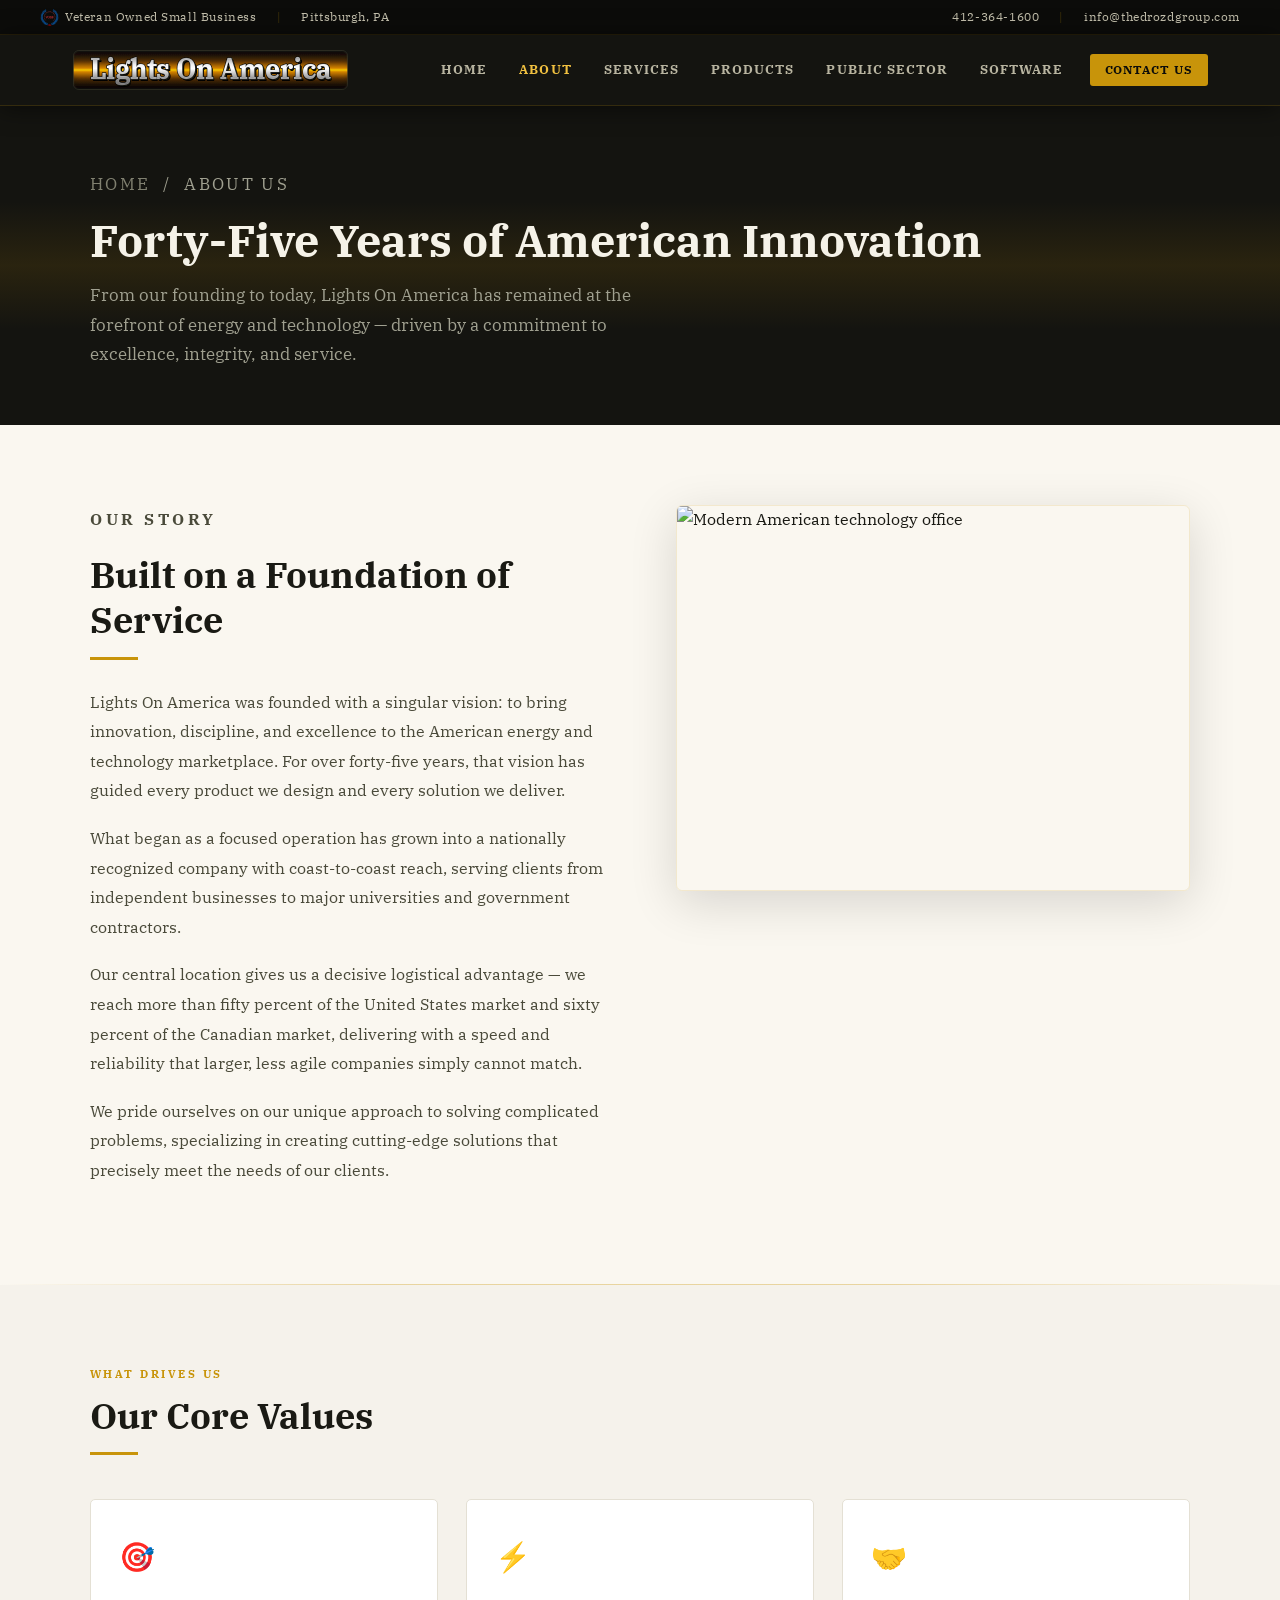
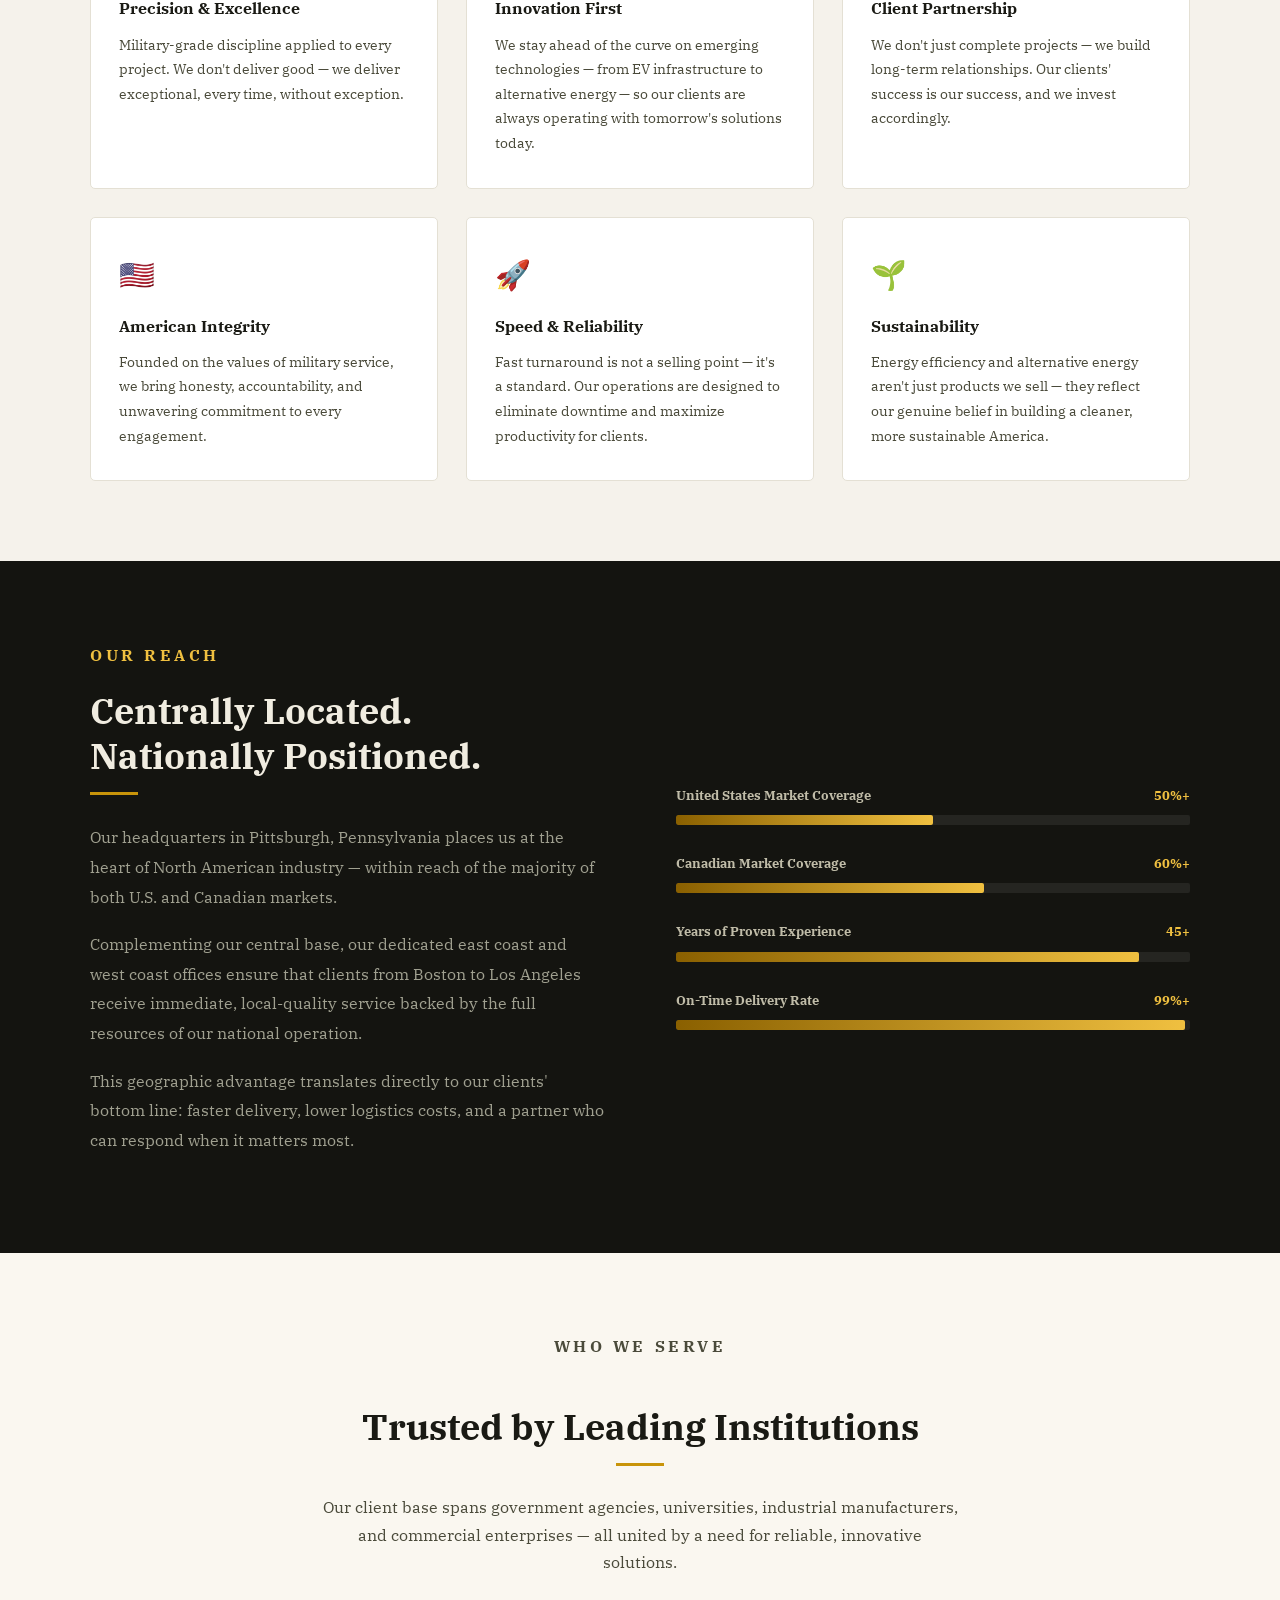
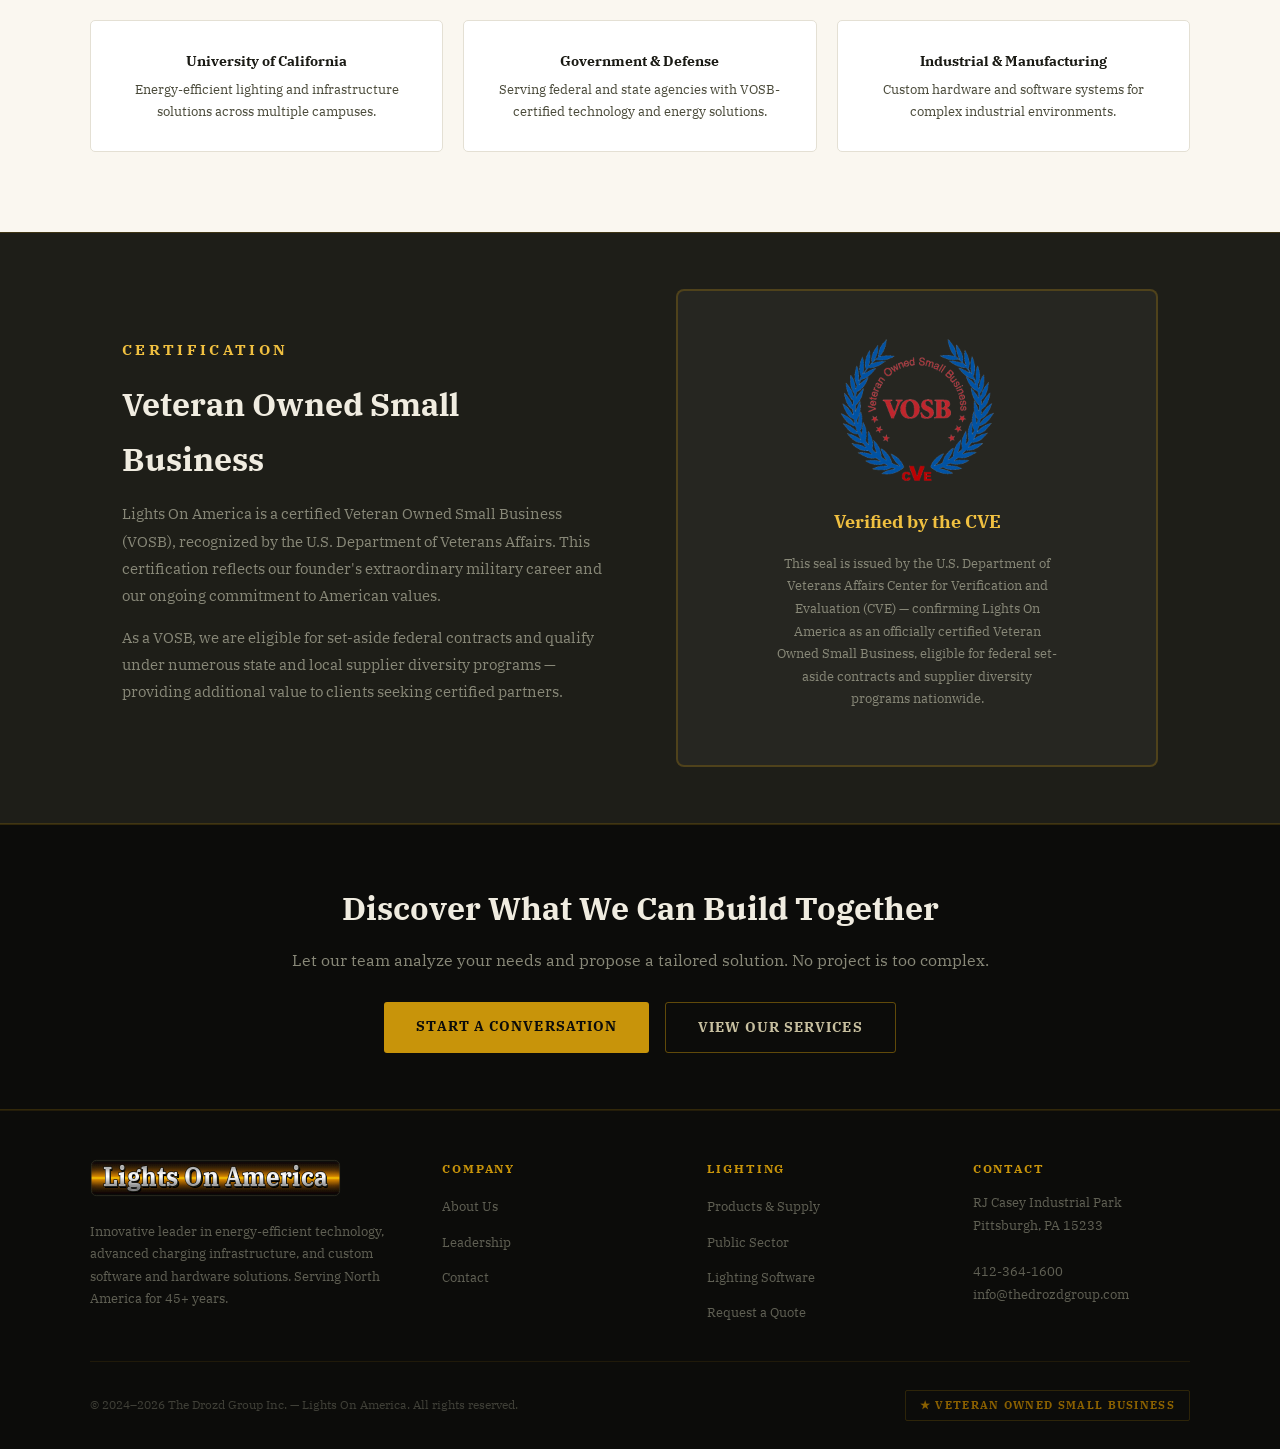
==== about.html @ 0b0dd561 "Lighten util-bar text for legibility (#888878 -> #c4c0ad) The gray util-bar text (incl. "Veteran Own" ====
<!DOCTYPE html>
<html lang="en">
<head>
  <meta charset="UTF-8"/>
  <meta name="viewport" content="width=device-width, initial-scale=1.0"/>
  <title>About Us — Lights On America</title>
  <link rel="icon" type="image/svg+xml" href="logo-icon.svg"/>
  <link href="https://fonts.googleapis.com/css2?family=IBM+Plex+Serif:ital,wght@0,300;0,400;0,600;1,300;1,400&display=swap" rel="stylesheet"/>
  <link rel="stylesheet" href="styles.css?v=8"/>
  <style>
    .story { background: var(--cream); }
    .story-grid { display: grid; grid-template-columns: 1fr 1fr; gap: 72px; align-items: start; }
    .story-text p { font-size: 1rem; color: var(--text-mid); line-height: 1.85; margin-bottom: 18px; }

    .story-image {
      border-radius: 6px;
      overflow: hidden;
      box-shadow: 0 12px 48px rgba(0,0,0,0.14);
      border: 1px solid rgba(200,148,10,0.15);
    }
    .story-image img { width: 100%; display: block; object-fit: cover; aspect-ratio: 4/3; }

    .values { background: var(--off-white); }
    .values-grid {
      display: grid;
      grid-template-columns: repeat(3, 1fr);
      gap: 28px;
      margin-top: 44px;
    }
    .value-card {
      background: white;
      border: 1px solid #e4e0d4;
      border-radius: 5px;
      padding: 32px 28px;
    }
    .value-icon { font-size: 1.8rem; margin-bottom: 14px; display: block; }
    .value-card h3 { font-size: 1rem; font-weight: 700; color: var(--text); margin-bottom: 10px; }
    .value-card p { font-size: 0.88rem; color: var(--text-mid); line-height: 1.75; }

    .market { background: var(--dark2); }
    .market-grid { display: grid; grid-template-columns: 1fr 1fr; gap: 72px; align-items: center; }
    .market-text p { font-size: 1rem; color: #a0a090; line-height: 1.85; margin-bottom: 18px; }
    .market-bars { display: flex; flex-direction: column; gap: 28px; }
    .bar-item label { display: flex; justify-content: space-between; font-size: 0.82rem; color: #c0bca8; margin-bottom: 8px; font-weight: 700; }
    .bar-item label span:last-child { color: var(--gold-light); }
    .bar-track { background: rgba(255,255,255,0.07); border-radius: 2px; height: 10px; overflow: hidden; }
    .bar-fill { height: 100%; background: linear-gradient(to right, var(--gold-dark), var(--gold-light)); border-radius: 2px; }

    .clients { background: var(--cream); }
    .clients-inner { text-align: center; }
    .clients-inner > p { font-size: 1rem; color: var(--text-mid); max-width: 640px; margin: 0 auto 44px; }
    .client-list {
      display: grid;
      grid-template-columns: repeat(3, 1fr);
      gap: 20px;
    }
    .client-item {
      border: 1px solid #e4e0d4;
      border-radius: 5px;
      padding: 28px 20px;
      background: white;
      text-align: center;
    }
    .client-item h4 { font-size: 0.9rem; font-weight: 700; color: var(--text); margin-bottom: 6px; }
    .client-item p { font-size: 0.8rem; color: var(--text-mid); }

    .vosb-band { background: var(--dark3); border-top: 1px solid rgba(200,148,10,0.2); border-bottom: 1px solid rgba(200,148,10,0.2); }
    .vosb-inner {
      max-width: 1100px; margin: 0 auto; padding: 56px 32px;
      display: grid; grid-template-columns: 1fr 1fr; gap: 72px; align-items: center;
    }
    .vosb-inner h2 { font-size: clamp(1.5rem, 2.5vw, 2rem); color: #f0ece0; margin-bottom: 14px; }
    .vosb-inner p { font-size: 0.95rem; color: #888878; line-height: 1.8; margin-bottom: 14px; }
    .vosb-badge {
      background: rgba(255,255,255,0.04);
      border: 2px solid rgba(200,148,10,0.25);
      border-radius: 8px;
      padding: 40px 36px;
      text-align: center;
      display: flex;
      flex-direction: column;
      align-items: center;
      gap: 16px;
    }
    .vosb-badge img { width: 160px; height: 160px; object-fit: contain; }
    .vosb-badge h3 { font-size: 1.1rem; color: var(--gold-light); font-weight: 700; }
    .vosb-badge p { font-size: 0.82rem; color: #888878; line-height: 1.72; max-width: 280px; }

    @media (max-width: 768px) {
      .story-grid, .market-grid, .vosb-inner { grid-template-columns: 1fr; gap: 36px; }
      .values-grid, .client-list { grid-template-columns: 1fr; }
    }
  </style>
</head>
<body>

  <div class="util-bar">
    <div class="util-inner">
      <div class="util-left">
        <span class="vosb-tooltip-wrap" >
          <img src="vosb.png" alt="VOSB" style="height:19px;width:auto;vertical-align:middle;"/>
          <span style="margin-left:6px;">Veteran Owned Small Business</span>
          <div class="vosb-popup">
            <img src="vosb.png" alt="VOSB — Veteran Owned Small Business Certified"/>
          </div>
        </span>
        <span class="util-divider">|</span>
        <span>Pittsburgh, PA</span>
      </div>
      <div class="util-right">
        <a href="tel:4123641600">412-364-1600</a>
        <span class="util-divider">|</span>
        <a href="mailto:info@thedrozdgroup.com">info@thedrozdgroup.com</a>
      </div>
    </div>
  </div>

  <header>
    <div class="header-inner">
      <a href="index.html" class="logo-wrap"><img src="logo.svg" alt="Lights On America"/></a>
      <button class="nav-toggle" aria-label="Menu" onclick="this.closest('.header-inner').classList.toggle('nav-open')"><span></span><span></span><span></span></button>
      <nav>
        <a href="index.html">Home</a>
        <a href="about.html" class="active">About</a>
        <a href="services.html">Services</a>
        <a href="products.html">Products</a>
        <a href="government.html">Public Sector</a>
        <a href="software.html">Software</a>
        <a href="contact.html" class="nav-cta">Contact Us</a>
      </nav>
    </div>
  </header>

  <div class="page-hero">
    <div class="page-hero-inner">
      <p class="breadcrumb"><a href="index.html">Home</a> &nbsp;/&nbsp; About Us</p>
      <h1>Forty-Five Years of American Innovation</h1>
      <p>From our founding to today, Lights On America has remained at the forefront of energy and technology — driven by a commitment to excellence, integrity, and service.</p>
    </div>
  </div>

  <section class="story">
    <div class="section-inner">
      <div class="story-grid">
        <div class="story-text">
          <p class="section-label">Our Story</p>
          <h2 class="section-title">Built on a Foundation of Service</h2>
          <div class="gold-rule"></div>
          <p>Lights On America was founded with a singular vision: to bring innovation, discipline, and excellence to the American energy and technology marketplace. For over forty-five years, that vision has guided every product we design and every solution we deliver.</p>
          <p>What began as a focused operation has grown into a nationally recognized company with coast-to-coast reach, serving clients from independent businesses to major universities and government contractors.</p>
          <p>Our central location gives us a decisive logistical advantage — we reach more than fifty percent of the United States market and sixty percent of the Canadian market, delivering with a speed and reliability that larger, less agile companies simply cannot match.</p>
          <p>We pride ourselves on our unique approach to solving complicated problems, specializing in creating cutting-edge solutions that precisely meet the needs of our clients.</p>
        </div>
        <div class="story-image">
          <img src="https://images.unsplash.com/photo-1497366216548-37526070297c?auto=format&fit=crop&w=800&q=80" alt="Modern American technology office"/>
        </div>
      </div>
    </div>
  </section>

  <div class="gold-divider"></div>

  <section class="values">
    <div class="section-inner">
      <p class="section-label">What Drives Us</p>
      <h2 class="section-title">Our Core Values</h2>
      <div class="gold-rule"></div>
      <div class="values-grid">
        <div class="value-card">
          <span class="value-icon">🎯</span>
          <h3>Precision & Excellence</h3>
          <p>Military-grade discipline applied to every project. We don't deliver good — we deliver exceptional, every time, without exception.</p>
        </div>
        <div class="value-card">
          <span class="value-icon">⚡</span>
          <h3>Innovation First</h3>
          <p>We stay ahead of the curve on emerging technologies — from EV infrastructure to alternative energy — so our clients are always operating with tomorrow's solutions today.</p>
        </div>
        <div class="value-card">
          <span class="value-icon">🤝</span>
          <h3>Client Partnership</h3>
          <p>We don't just complete projects — we build long-term relationships. Our clients' success is our success, and we invest accordingly.</p>
        </div>
        <div class="value-card">
          <span class="value-icon">🇺🇸</span>
          <h3>American Integrity</h3>
          <p>Founded on the values of military service, we bring honesty, accountability, and unwavering commitment to every engagement.</p>
        </div>
        <div class="value-card">
          <span class="value-icon">🚀</span>
          <h3>Speed & Reliability</h3>
          <p>Fast turnaround is not a selling point — it's a standard. Our operations are designed to eliminate downtime and maximize productivity for clients.</p>
        </div>
        <div class="value-card">
          <span class="value-icon">🌱</span>
          <h3>Sustainability</h3>
          <p>Energy efficiency and alternative energy aren't just products we sell — they reflect our genuine belief in building a cleaner, more sustainable America.</p>
        </div>
      </div>
    </div>
  </section>

  <section class="market">
    <div class="section-inner">
      <div class="market-grid">
        <div class="market-text">
          <p class="section-label" style="color:var(--gold-light)">Our Reach</p>
          <h2 class="section-title light">Centrally Located.<br/>Nationally Positioned.</h2>
          <div class="gold-rule"></div>
          <p>Our headquarters in Pittsburgh, Pennsylvania places us at the heart of North American industry — within reach of the majority of both U.S. and Canadian markets.</p>
          <p>Complementing our central base, our dedicated east coast and west coast offices ensure that clients from Boston to Los Angeles receive immediate, local-quality service backed by the full resources of our national operation.</p>
          <p>This geographic advantage translates directly to our clients' bottom line: faster delivery, lower logistics costs, and a partner who can respond when it matters most.</p>
        </div>
        <div class="market-bars">
          <div class="bar-item">
            <label><span>United States Market Coverage</span><span>50%+</span></label>
            <div class="bar-track"><div class="bar-fill" style="width:50%"></div></div>
          </div>
          <div class="bar-item">
            <label><span>Canadian Market Coverage</span><span>60%+</span></label>
            <div class="bar-track"><div class="bar-fill" style="width:60%"></div></div>
          </div>
          <div class="bar-item">
            <label><span>Years of Proven Experience</span><span>45+</span></label>
            <div class="bar-track"><div class="bar-fill" style="width:90%"></div></div>
          </div>
          <div class="bar-item">
            <label><span>On-Time Delivery Rate</span><span>99%+</span></label>
            <div class="bar-track"><div class="bar-fill" style="width:99%"></div></div>
          </div>
        </div>
      </div>
    </div>
  </section>

  <section class="clients">
    <div class="section-inner clients-inner">
      <p class="section-label" style="text-align:center">Who We Serve</p>
      <h2 class="section-title" style="text-align:center">Trusted by Leading Institutions</h2>
      <div class="gold-rule center"></div>
      <p>Our client base spans government agencies, universities, industrial manufacturers, and commercial enterprises — all united by a need for reliable, innovative solutions.</p>
      <div class="client-list">
        <div class="client-item">
          <h4>University of California</h4>
          <p>Energy-efficient lighting and infrastructure solutions across multiple campuses.</p>
        </div>
        <div class="client-item">
          <h4>Government & Defense</h4>
          <p>Serving federal and state agencies with VOSB-certified technology and energy solutions.</p>
        </div>
        <div class="client-item">
          <h4>Industrial & Manufacturing</h4>
          <p>Custom hardware and software systems for complex industrial environments.</p>
        </div>
      </div>
    </div>
  </section>

  <div class="vosb-band">
    <div class="vosb-inner">
      <div>
        <p class="section-label" style="color:var(--gold-light)">Certification</p>
        <h2>Veteran Owned Small Business</h2>
        <p>Lights On America is a certified Veteran Owned Small Business (VOSB), recognized by the U.S. Department of Veterans Affairs. This certification reflects our founder's extraordinary military career and our ongoing commitment to American values.</p>
        <p>As a VOSB, we are eligible for set-aside federal contracts and qualify under numerous state and local supplier diversity programs — providing additional value to clients seeking certified partners.</p>
      </div>
      <div class="vosb-badge">
        <img src="vosb.png" alt="VOSB — Veteran Owned Small Business CVE Certified Badge"/>
        <h3>Verified by the CVE</h3>
        <p>This seal is issued by the U.S. Department of Veterans Affairs Center for Verification and Evaluation (CVE) — confirming Lights On America as an officially certified Veteran Owned Small Business, eligible for federal set-aside contracts and supplier diversity programs nationwide.</p>
      </div>
    </div>
  </div>

  <div class="cta-band">
    <div class="section-inner">
      <h2>Discover What We Can Build Together</h2>
      <p>Let our team analyze your needs and propose a tailored solution. No project is too complex.</p>
      <div class="cta-actions">
        <a href="contact.html" class="btn-primary">Start a Conversation</a>
        <a href="services.html" class="btn-outline">View Our Services</a>
      </div>
    </div>
  </div>

  <footer>
    <div class="footer-inner">
      <div class="footer-top">
        <div>
          <img src="logo.svg" alt="Lights On America" class="footer-logo"/>
          <p class="footer-about">Innovative leader in energy-efficient technology, advanced charging infrastructure, and custom software and hardware solutions. Serving North America for 45+ years.</p>
        </div>
        <div class="footer-col">
          <h4>Company</h4>
          <ul>
            <li><a href="about.html">About Us</a></li>
            <li><a href="leadership.html">Leadership</a></li>
            <li><a href="contact.html">Contact</a></li>
          </ul>
        </div>
        <div class="footer-col">
          <h4>Lighting</h4>
          <ul>
            <li><a href="products.html">Products &amp; Supply</a></li>
            <li><a href="government.html">Public Sector</a></li>
            <li><a href="software.html">Lighting Software</a></li>
            <li><a href="products.html#quote">Request a Quote</a></li>
          </ul>
        </div>
        <div class="footer-col">
          <h4>Contact</h4>
          <address>RJ Casey Industrial Park<br/>Pittsburgh, PA 15233<br/><br/><a href="tel:4123641600">412-364-1600</a><br/><a href="mailto:info@thedrozdgroup.com">info@thedrozdgroup.com</a></address>
        </div>
      </div>
      <div class="footer-bottom">
        <span class="footer-copy">© 2024–2026 The Drozd Group Inc. — Lights On America. All rights reserved.</span>
        <span class="footer-vosb">★ Veteran Owned Small Business</span>
      </div>
    </div>
  </footer>

</body>
</html>
---- styles.css ----
*, *::before, *::after { box-sizing: border-box; margin: 0; padding: 0; }

:root {
  --gold:       #c8940a;
  --gold-light: #f0c040;
  --gold-dark:  #8a6000;
  --dark:       #0c0c0a;
  --dark2:      #141410;
  --dark3:      #1e1e18;
  --off-white:  #f5f2eb;
  --cream:      #faf7f0;
  --text:       #1a1a14;
  --text-mid:   #4a4a3a;
  --serif:      'IBM Plex Serif', 'Georgia', serif;
}

html { scroll-behavior: smooth; }

body {
  font-family: var(--serif);
  color: var(--text);
  background: var(--cream);
  line-height: 1.7;
}

/* ── UTILITY BAR ── */
.util-bar {
  background: var(--dark);
  border-bottom: 1px solid rgba(200,148,10,0.15);
  padding: 7px 32px;
}
.util-inner {
  max-width: 1200px;
  margin: 0 auto;
  display: flex;
  justify-content: space-between;
  align-items: center;
  gap: 16px;
  font-size: 0.74rem;
  color: #c4c0ad;
  letter-spacing: 0.05em;
}
.util-inner a { color: #c4c0ad; text-decoration: none; transition: color 0.2s; }
.util-inner a:hover { color: var(--gold-light); }
.util-left, .util-right { display: flex; gap: 20px; align-items: center; }
.util-divider { color: rgba(200,148,10,0.3); }

/* ── VOSB POPUP ── */
.vosb-tooltip-wrap {
  position: relative;
  display: inline-flex;
  align-items: center;
  cursor: pointer;
}
.vosb-popup {
  display: none;
  position: absolute;
  top: calc(100% + 10px);
  left: 0;
  z-index: 9999;
  background: #fff;
  border-radius: 8px;
  padding: 10px;
  box-shadow: 0 8px 40px rgba(0,0,0,0.4);
  border: 1px solid rgba(200,148,10,0.3);
  width: 208px;
}
.vosb-popup img { width: 100%; height: auto; display: block; border-radius: 4px; }
.vosb-tooltip-wrap:hover .vosb-popup { display: block; }

/* ── HEADER ── */
header {
  background: var(--dark2);
  position: sticky;
  top: 0;
  z-index: 100;
  box-shadow: 0 2px 24px rgba(0,0,0,0.55);
  border-bottom: 1px solid rgba(200,148,10,0.18);
}
.header-inner {
  max-width: 1200px;
  margin: 0 auto;
  padding: 14px 32px;
  display: flex;
  align-items: center;
  justify-content: space-between;
  gap: 24px;
}
.logo-wrap img { height: 42px; width: auto; display: block; }

nav { display: flex; gap: 4px; align-items: center; }

/* Hamburger toggle — hidden on desktop, shown on mobile */
.nav-toggle {
  display: none;
  background: none;
  border: 1px solid rgba(200,148,10,0.4);
  border-radius: 4px;
  padding: 7px 9px;
  cursor: pointer;
  flex-direction: column;
  gap: 4px;
}
.nav-toggle span {
  display: block;
  width: 22px;
  height: 2px;
  background: var(--gold-light);
  transition: transform 0.25s, opacity 0.25s;
}
nav a {
  font-family: var(--serif);
  font-size: 0.82rem;
  font-weight: 700;
  letter-spacing: 0.08em;
  text-transform: uppercase;
  color: #b8b4a0;
  text-decoration: none;
  padding: 8px 14px;
  border-radius: 3px;
  transition: color 0.2s, background 0.2s;
}
nav a:hover { color: var(--gold-light); background: rgba(200,148,10,0.07); }
nav a.active { color: var(--gold-light); }
.nav-cta {
  background: var(--gold) !important;
  color: #0c0c0a !important;
  font-size: 0.74rem !important;
  padding: 6px 15px !important;
  margin-left: 8px;
}
.nav-cta:hover { background: var(--gold-light) !important; }

/* ── PAGE HERO BANNER ── */
.page-hero {
  background: var(--dark2);
  color: white;
  padding: 64px 32px 56px;
  position: relative;
  overflow: hidden;
}
.page-hero::after {
  content: '';
  position: absolute;
  inset: 0;
  background: linear-gradient(to bottom,
    transparent 30%, rgba(200,148,10,0.12) 50%, transparent 70%);
  pointer-events: none;
}
.page-hero-inner { max-width: 1100px; margin: 0 auto; position: relative; z-index: 1; }
.breadcrumb {
  font-size: 0.72rem;
  letter-spacing: 0.14em;
  text-transform: uppercase;
  color: var(--gold);
  margin-bottom: 14px;
}
.breadcrumb a { color: #808070; text-decoration: none; }
.breadcrumb a:hover { color: var(--gold); }
.page-hero h1 {
  font-size: clamp(1.8rem, 3.5vw, 2.8rem);
  font-weight: 700;
  color: #f5f2e8;
  line-height: 1.2;
  margin-bottom: 14px;
}
.page-hero p {
  font-size: 1.05rem;
  color: #a0a090;
  max-width: 600px;
  line-height: 1.75;
}

/* ── SECTIONS ── */
section { padding: 80px 32px; }
.section-inner { max-width: 1100px; margin: 0 auto; }

.section-label {
  font-size: 0.70rem;
  letter-spacing: 0.22em;
  text-transform: uppercase;
  color: var(--gold);
  margin-bottom: 10px;
  font-weight: 700;
}
.section-title {
  font-size: clamp(1.6rem, 2.8vw, 2.3rem);
  font-weight: 700;
  color: var(--text);
  line-height: 1.25;
  margin-bottom: 14px;
}
.section-title.light { color: #f0ece0; }
.gold-rule { width: 48px; height: 3px; background: var(--gold); margin-bottom: 28px; }
.gold-rule.center { margin-left: auto; margin-right: auto; }

.gold-divider {
  width: 100%;
  height: 1px;
  background: linear-gradient(to right,
    transparent, rgba(200,148,10,0.35) 30%, rgba(200,148,10,0.35) 70%, transparent);
}

/* ── BUTTONS ── */
.btn-primary {
  background: var(--gold);
  color: #0c0c0a;
  padding: 13px 32px;
  font-family: var(--serif);
  font-size: 0.85rem;
  font-weight: 700;
  letter-spacing: 0.08em;
  text-transform: uppercase;
  text-decoration: none;
  border-radius: 3px;
  border: none;
  cursor: pointer;
  display: inline-block;
  transition: background 0.2s, transform 0.15s;
}
.btn-primary:hover { background: var(--gold-light); transform: translateY(-1px); }
.btn-outline {
  border: 1.5px solid rgba(200,148,10,0.45);
  color: #c8c0a0;
  padding: 13px 32px;
  font-family: var(--serif);
  font-size: 0.85rem;
  font-weight: 700;
  letter-spacing: 0.08em;
  text-transform: uppercase;
  text-decoration: none;
  border-radius: 3px;
  display: inline-block;
  transition: border-color 0.2s, color 0.2s;
}
.btn-outline:hover { border-color: var(--gold-light); color: var(--gold-light); }

/* ── STATS BAR ── */
.stats-bar { background: var(--dark3); border-top: 1px solid rgba(200,148,10,0.15); border-bottom: 1px solid rgba(200,148,10,0.15); }
.stats-inner {
  max-width: 1100px;
  margin: 0 auto;
  padding: 32px;
  display: grid;
  grid-template-columns: repeat(4, 1fr);
  text-align: center;
}
.stat-item { padding: 8px 16px; border-right: 1px solid rgba(200,148,10,0.12); }
.stat-item:last-child { border-right: none; }
.stat-num { font-size: 2.2rem; font-weight: 700; color: var(--gold-light); line-height: 1; margin-bottom: 6px; }
.stat-label { font-size: 0.72rem; letter-spacing: 0.1em; text-transform: uppercase; color: #707060; }

/* ── CTA BAND ── */
.cta-band {
  background: var(--dark);
  border-top: 1px solid rgba(200,148,10,0.2);
  border-bottom: 1px solid rgba(200,148,10,0.2);
  padding: 56px 32px;
  text-align: center;
}
.cta-band h2 { font-size: clamp(1.4rem, 2.5vw, 2rem); color: #f0ece0; margin-bottom: 12px; }
.cta-band p { color: #888878; margin-bottom: 28px; font-size: 0.98rem; }
.cta-actions { display: flex; gap: 16px; justify-content: center; flex-wrap: wrap; }

/* ── FOOTER ── */
footer {
  background: var(--dark);
  border-top: 1px solid rgba(200,148,10,0.12);
  padding: 48px 32px 28px;
}
.footer-inner {
  max-width: 1100px;
  margin: 0 auto;
}
.footer-top {
  display: grid;
  grid-template-columns: 1.4fr 1fr 1fr 1fr;
  gap: 48px;
  padding-bottom: 36px;
  border-bottom: 1px solid rgba(200,148,10,0.1);
  margin-bottom: 28px;
}
.footer-logo { height: 38px; margin-bottom: 16px; }
.footer-about { font-size: 0.82rem; color: #606054; line-height: 1.7; }
.footer-col h4 {
  font-size: 0.72rem;
  letter-spacing: 0.16em;
  text-transform: uppercase;
  color: var(--gold);
  font-weight: 700;
  margin-bottom: 14px;
}
.footer-col ul { list-style: none; display: flex; flex-direction: column; gap: 8px; }
.footer-col ul li a {
  font-size: 0.83rem;
  color: #606054;
  text-decoration: none;
  transition: color 0.2s;
}
.footer-col ul li a:hover { color: var(--gold-light); }
.footer-col address { font-style: normal; font-size: 0.82rem; color: #606054; line-height: 1.75; }
.footer-col address a { color: #606054; text-decoration: none; }
.footer-col address a:hover { color: var(--gold-light); }
.footer-bottom {
  display: flex;
  justify-content: space-between;
  align-items: center;
  gap: 16px;
  flex-wrap: wrap;
}
.footer-copy { font-size: 0.74rem; color: #404038; }
.footer-vosb {
  font-size: 0.68rem;
  letter-spacing: 0.12em;
  text-transform: uppercase;
  color: var(--gold-dark);
  font-weight: 700;
  border: 1px solid rgba(200,148,10,0.18);
  padding: 5px 14px;
  border-radius: 2px;
}

/* ── RESPONSIVE ── */
/* Global guard: prevent sideways scroll without breaking position:sticky.
   overflow-x:clip (unlike hidden) does NOT create a scroll container,
   so the sticky header keeps working on mobile. Applied to body only —
   never html — so html remains the sticky scroll context. */
body { overflow-x: clip; }

@media (max-width: 1024px) {
  .footer-top { grid-template-columns: 1fr 1fr; gap: 32px; }
}
@media (max-width: 768px) {
  /* Mobile util-bar: keep only the VOSB badge; drop location + phone/email */
  .util-right { display: none; }
  .util-left > .util-divider,
  .util-left > span:not(.vosb-tooltip-wrap) { display: none; }
  .util-inner { justify-content: center; }

  /* Show hamburger; nav becomes a slide-down panel */
  .nav-toggle { display: flex; }
  .header-inner { position: relative; flex-wrap: wrap; }
  nav {
    display: none;
    flex-direction: column;
    align-items: stretch;
    gap: 0;
    width: 100%;
    order: 3;
    margin-top: 12px;
    border-top: 1px solid rgba(200,148,10,0.18);
    padding-top: 8px;
  }
  .header-inner.nav-open nav { display: flex; }
  nav a {
    padding: 13px 8px;
    border-bottom: 1px solid rgba(200,148,10,0.08);
  }
  nav a:last-child { border-bottom: none; }
  .nav-cta {
    margin-left: 0 !important;
    margin-top: 8px;
    text-align: center;
    border-radius: 4px;
  }
  /* Trim oversized desktop side-padding so nothing exceeds the viewport */
  .util-bar { padding: 7px 18px; }
  .header-inner { padding: 12px 18px; gap: 12px; }
  .logo-wrap img { height: 34px; }
  .page-hero { padding: 44px 18px 40px; }
  .page-hero p { font-size: 0.98rem; }
  section { padding: 56px 18px; }
  .stats-inner { grid-template-columns: repeat(2, 1fr); }
  .stat-item { border-right: none; border-bottom: 1px solid rgba(200,148,10,0.1); padding: 14px 8px; }
  .stat-item:last-child { border-bottom: none; }
  .footer-top { grid-template-columns: 1fr; gap: 28px; }
  .footer-bottom { flex-direction: column; gap: 10px; text-align: center; }
}
@media (max-width: 480px) {
  .stats-inner { grid-template-columns: 1fr; }
  /* Util-bar shows only the centered VOSB badge */
  .util-bar { padding: 7px 14px; }
  .logo-wrap img { height: 30px; }
  .header-inner { padding: 12px 14px; }
  section { padding: 48px 16px; }
  .page-hero { padding: 36px 16px 32px; }
}
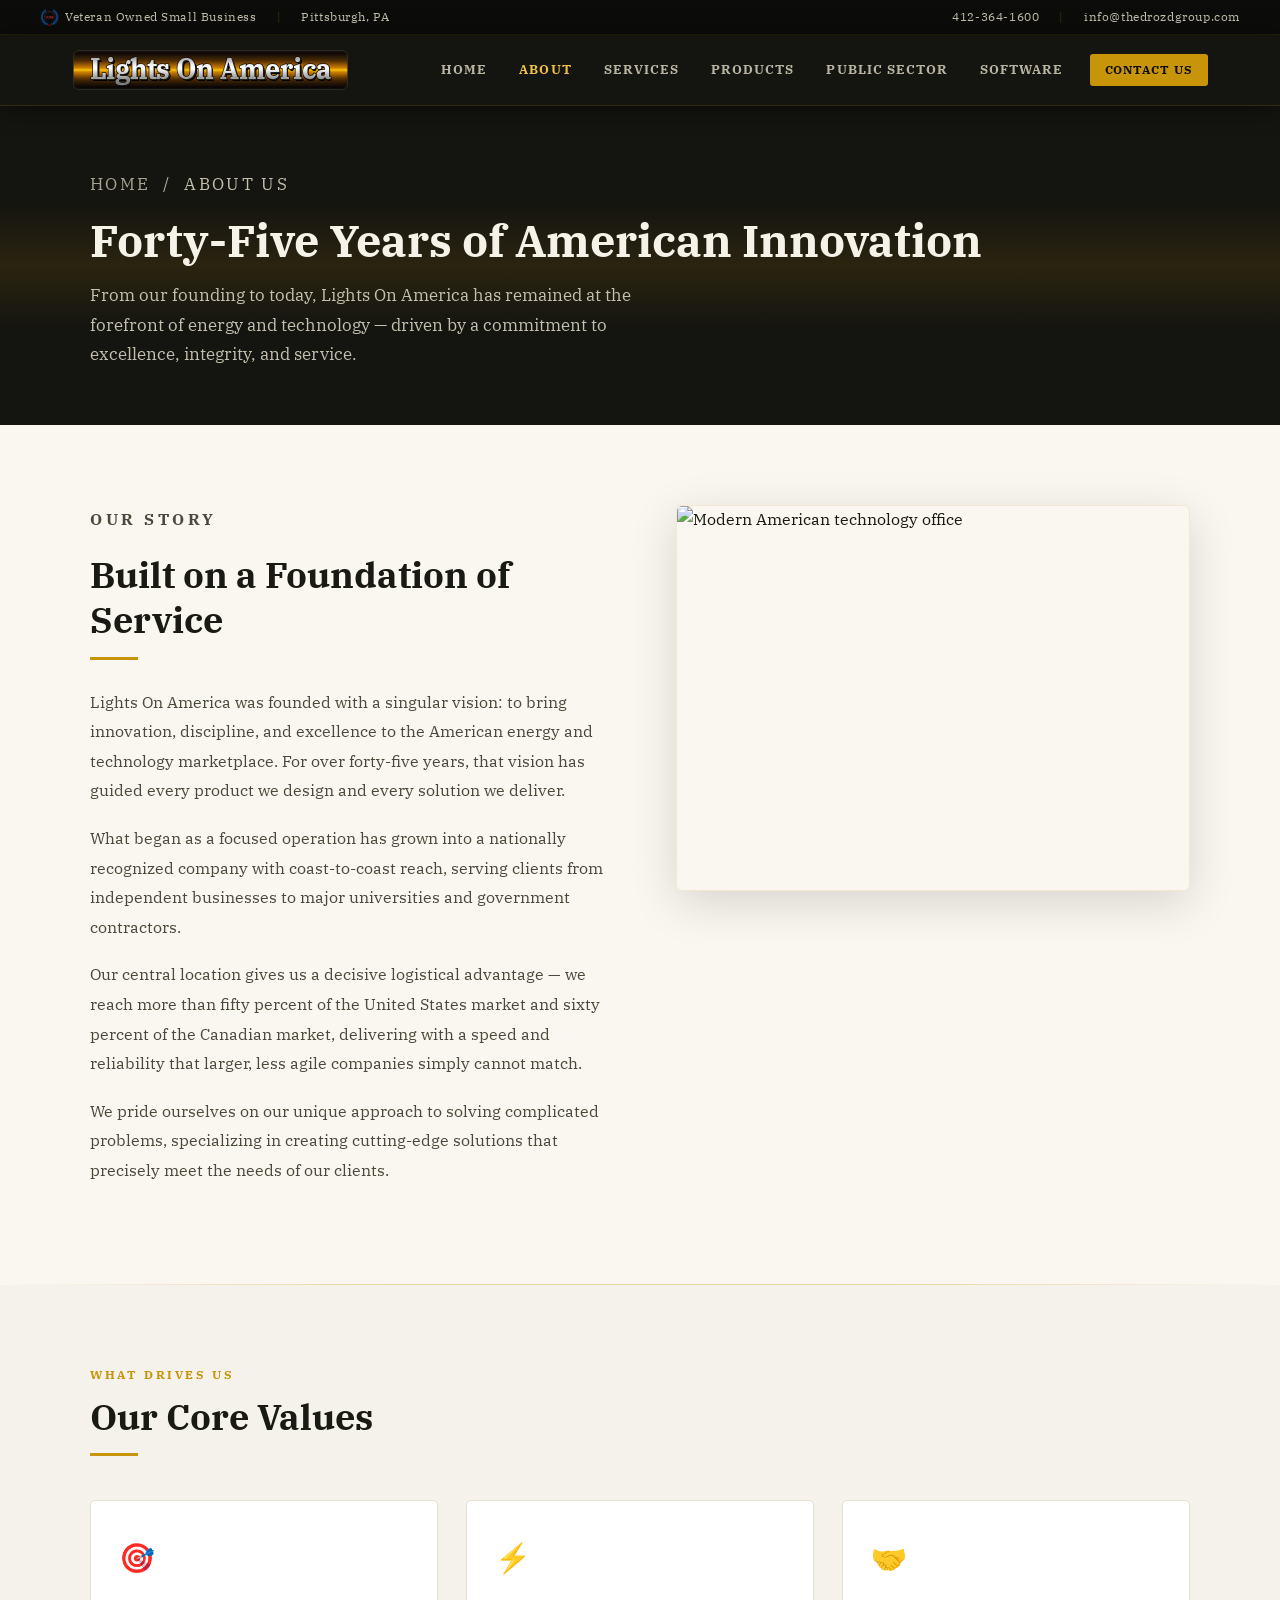
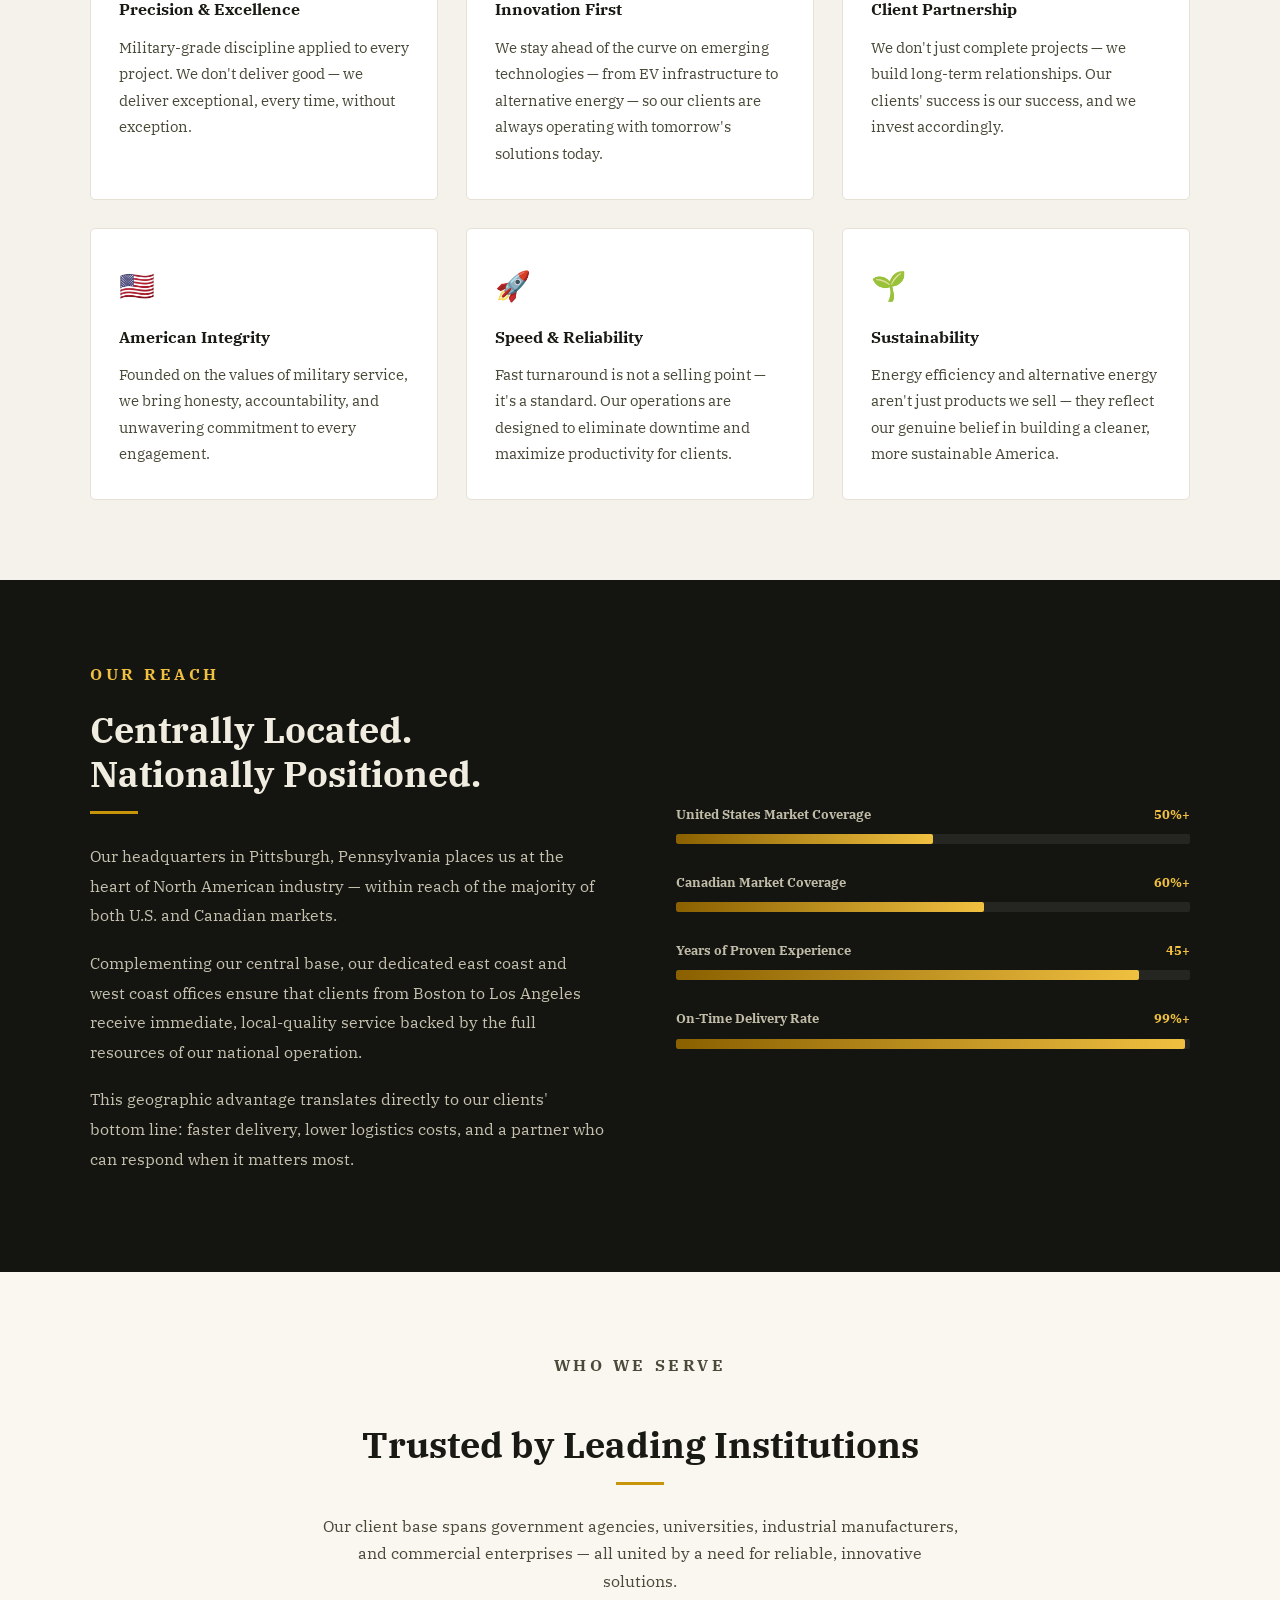
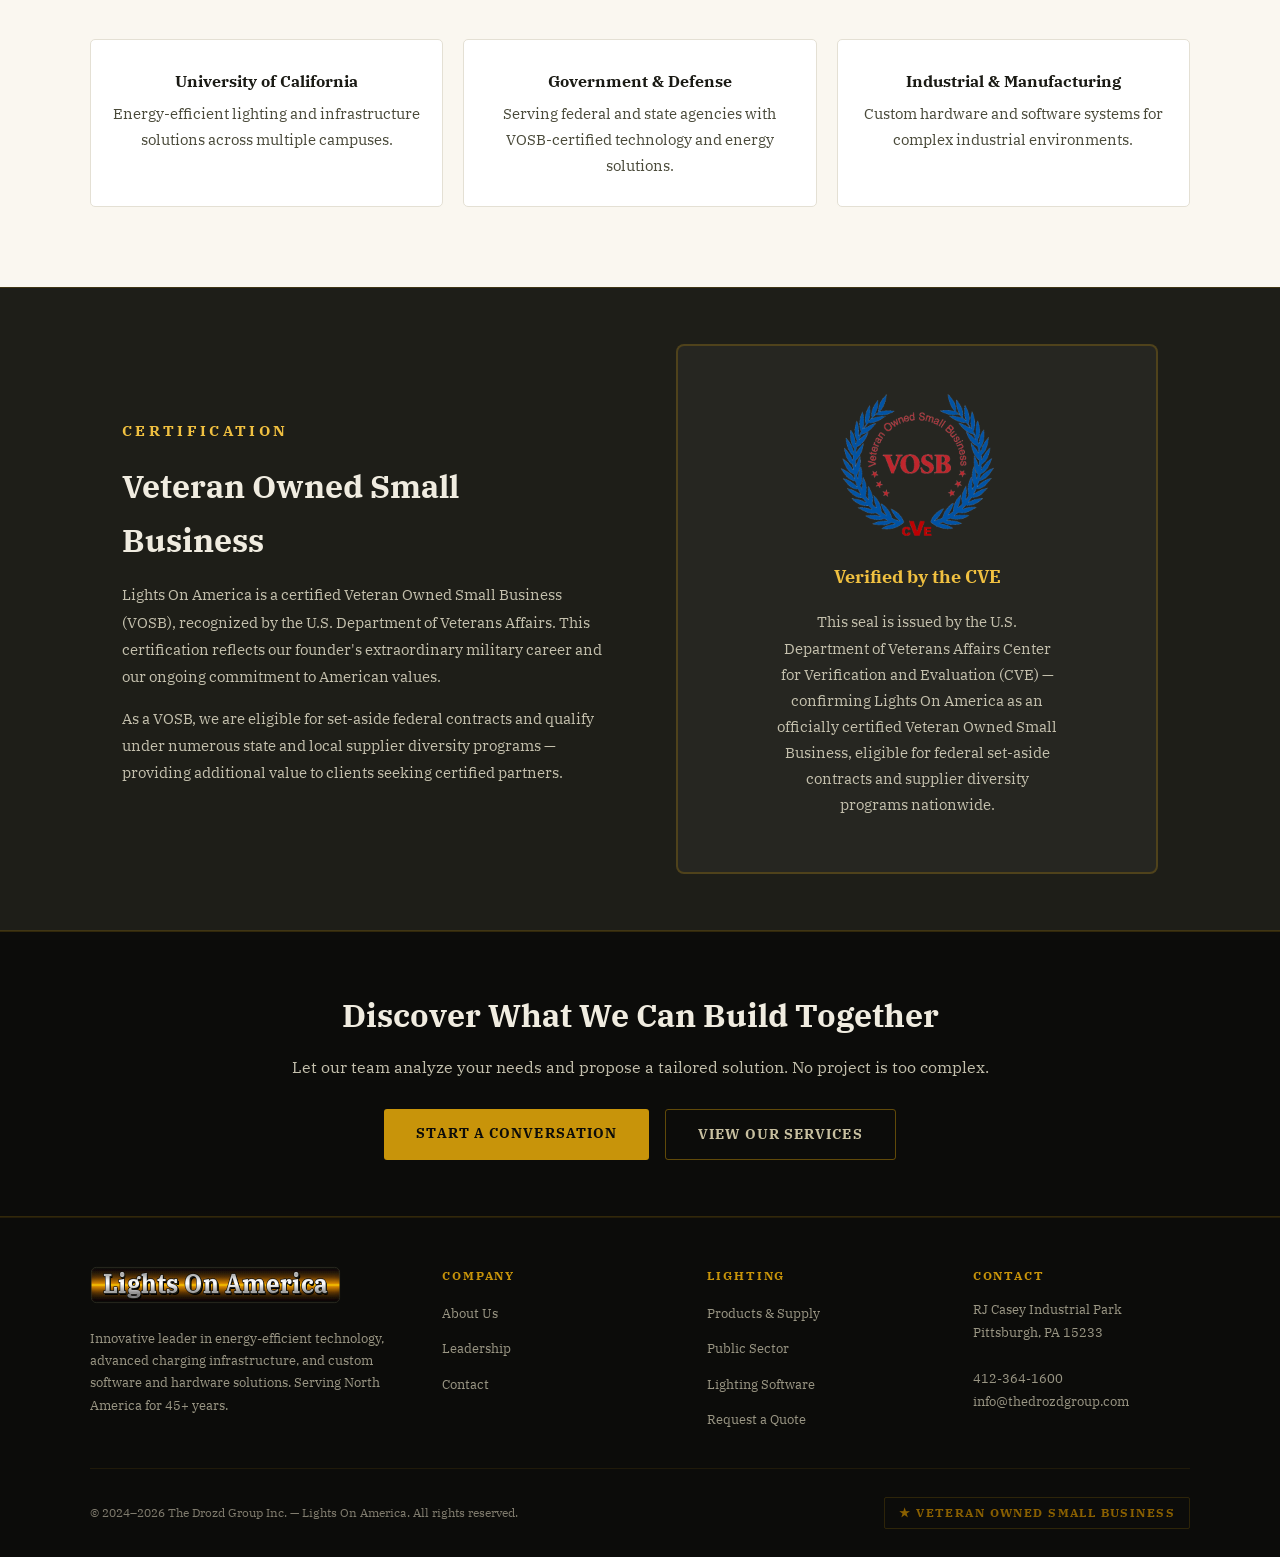
==== commit 202d3eb3: "Improve readability: contrast, smallest fonts, card text size - Increase contrast of gray text on da" ====
--- a/about.html
+++ b/about.html
@@ -6,7 +6,7 @@
   <title>About Us — Lights On America</title>
   <link rel="icon" type="image/svg+xml" href="logo-icon.svg"/>
   <link href="https://fonts.googleapis.com/css2?family=IBM+Plex+Serif:ital,wght@0,300;0,400;0,600;1,300;1,400&display=swap" rel="stylesheet"/>
-  <link rel="stylesheet" href="styles.css?v=8"/>
+  <link rel="stylesheet" href="styles.css?v=12"/>
   <style>
     .story { background: var(--cream); }
     .story-grid { display: grid; grid-template-columns: 1fr 1fr; gap: 72px; align-items: start; }
@@ -35,11 +35,11 @@
     }
     .value-icon { font-size: 1.8rem; margin-bottom: 14px; display: block; }
     .value-card h3 { font-size: 1rem; font-weight: 700; color: var(--text); margin-bottom: 10px; }
-    .value-card p { font-size: 0.88rem; color: var(--text-mid); line-height: 1.75; }
+    .value-card p { font-size: 0.95rem; color: var(--text-mid); line-height: 1.75; }
 
     .market { background: var(--dark2); }
     .market-grid { display: grid; grid-template-columns: 1fr 1fr; gap: 72px; align-items: center; }
-    .market-text p { font-size: 1rem; color: #a0a090; line-height: 1.85; margin-bottom: 18px; }
+    .market-text p { font-size: 1rem; color: #c4c0ad; line-height: 1.85; margin-bottom: 18px; }
     .market-bars { display: flex; flex-direction: column; gap: 28px; }
     .bar-item label { display: flex; justify-content: space-between; font-size: 0.82rem; color: #c0bca8; margin-bottom: 8px; font-weight: 700; }
     .bar-item label span:last-child { color: var(--gold-light); }
@@ -61,8 +61,8 @@
       background: white;
       text-align: center;
     }
-    .client-item h4 { font-size: 0.9rem; font-weight: 700; color: var(--text); margin-bottom: 6px; }
-    .client-item p { font-size: 0.8rem; color: var(--text-mid); }
+    .client-item h4 { font-size: 1rem; font-weight: 700; color: var(--text); margin-bottom: 6px; }
+    .client-item p { font-size: 0.95rem; color: var(--text-mid); }
 
     .vosb-band { background: var(--dark3); border-top: 1px solid rgba(200,148,10,0.2); border-bottom: 1px solid rgba(200,148,10,0.2); }
     .vosb-inner {
@@ -70,7 +70,7 @@
       display: grid; grid-template-columns: 1fr 1fr; gap: 72px; align-items: center;
     }
     .vosb-inner h2 { font-size: clamp(1.5rem, 2.5vw, 2rem); color: #f0ece0; margin-bottom: 14px; }
-    .vosb-inner p { font-size: 0.95rem; color: #888878; line-height: 1.8; margin-bottom: 14px; }
+    .vosb-inner p { font-size: 0.95rem; color: #c4c0ad; line-height: 1.8; margin-bottom: 14px; }
     .vosb-badge {
       background: rgba(255,255,255,0.04);
       border: 2px solid rgba(200,148,10,0.25);
@@ -84,7 +84,7 @@
     }
     .vosb-badge img { width: 160px; height: 160px; object-fit: contain; }
     .vosb-badge h3 { font-size: 1.1rem; color: var(--gold-light); font-weight: 700; }
-    .vosb-badge p { font-size: 0.82rem; color: #888878; line-height: 1.72; max-width: 280px; }
+    .vosb-badge p { font-size: 0.95rem; color: #c4c0ad; line-height: 1.72; max-width: 280px; }
 
     @media (max-width: 768px) {
       .story-grid, .market-grid, .vosb-inner { grid-template-columns: 1fr; gap: 36px; }
--- a/styles.css
+++ b/styles.css
@@ -155,7 +155,7 @@
   color: var(--gold);
   margin-bottom: 14px;
 }
-.breadcrumb a { color: #808070; text-decoration: none; }
+.breadcrumb a { color: #a8a290; text-decoration: none; }
 .breadcrumb a:hover { color: var(--gold); }
 .page-hero h1 {
   font-size: clamp(1.8rem, 3.5vw, 2.8rem);
@@ -166,7 +166,7 @@
 }
 .page-hero p {
   font-size: 1.05rem;
-  color: #a0a090;
+  color: #c4c0ad;
   max-width: 600px;
   line-height: 1.75;
 }
@@ -176,7 +176,7 @@
 .section-inner { max-width: 1100px; margin: 0 auto; }
 
 .section-label {
-  font-size: 0.70rem;
+  font-size: 0.74rem;
   letter-spacing: 0.22em;
   text-transform: uppercase;
   color: var(--gold);
@@ -248,7 +248,7 @@
 .stat-item { padding: 8px 16px; border-right: 1px solid rgba(200,148,10,0.12); }
 .stat-item:last-child { border-right: none; }
 .stat-num { font-size: 2.2rem; font-weight: 700; color: var(--gold-light); line-height: 1; margin-bottom: 6px; }
-.stat-label { font-size: 0.72rem; letter-spacing: 0.1em; text-transform: uppercase; color: #707060; }
+.stat-label { font-size: 0.72rem; letter-spacing: 0.1em; text-transform: uppercase; color: #a8a290; }
 
 /* ── CTA BAND ── */
 .cta-band {
@@ -259,7 +259,7 @@
   text-align: center;
 }
 .cta-band h2 { font-size: clamp(1.4rem, 2.5vw, 2rem); color: #f0ece0; margin-bottom: 12px; }
-.cta-band p { color: #888878; margin-bottom: 28px; font-size: 0.98rem; }
+.cta-band p { color: #c4c0ad; margin-bottom: 28px; font-size: 0.98rem; }
 .cta-actions { display: flex; gap: 16px; justify-content: center; flex-wrap: wrap; }
 
 /* ── FOOTER ── */
@@ -281,7 +281,7 @@
   margin-bottom: 28px;
 }
 .footer-logo { height: 38px; margin-bottom: 16px; }
-.footer-about { font-size: 0.82rem; color: #606054; line-height: 1.7; }
+.footer-about { font-size: 0.82rem; color: #9a9684; line-height: 1.7; }
 .footer-col h4 {
   font-size: 0.72rem;
   letter-spacing: 0.16em;
@@ -293,13 +293,13 @@
 .footer-col ul { list-style: none; display: flex; flex-direction: column; gap: 8px; }
 .footer-col ul li a {
   font-size: 0.83rem;
-  color: #606054;
+  color: #9a9684;
   text-decoration: none;
   transition: color 0.2s;
 }
 .footer-col ul li a:hover { color: var(--gold-light); }
-.footer-col address { font-style: normal; font-size: 0.82rem; color: #606054; line-height: 1.75; }
-.footer-col address a { color: #606054; text-decoration: none; }
+.footer-col address { font-style: normal; font-size: 0.82rem; color: #9a9684; line-height: 1.75; }
+.footer-col address a { color: #9a9684; text-decoration: none; }
 .footer-col address a:hover { color: var(--gold-light); }
 .footer-bottom {
   display: flex;
@@ -308,9 +308,9 @@
   gap: 16px;
   flex-wrap: wrap;
 }
-.footer-copy { font-size: 0.74rem; color: #404038; }
+.footer-copy { font-size: 0.74rem; color: #807c6e; }
 .footer-vosb {
-  font-size: 0.68rem;
+  font-size: 0.74rem;
   letter-spacing: 0.12em;
   text-transform: uppercase;
   color: var(--gold-dark);
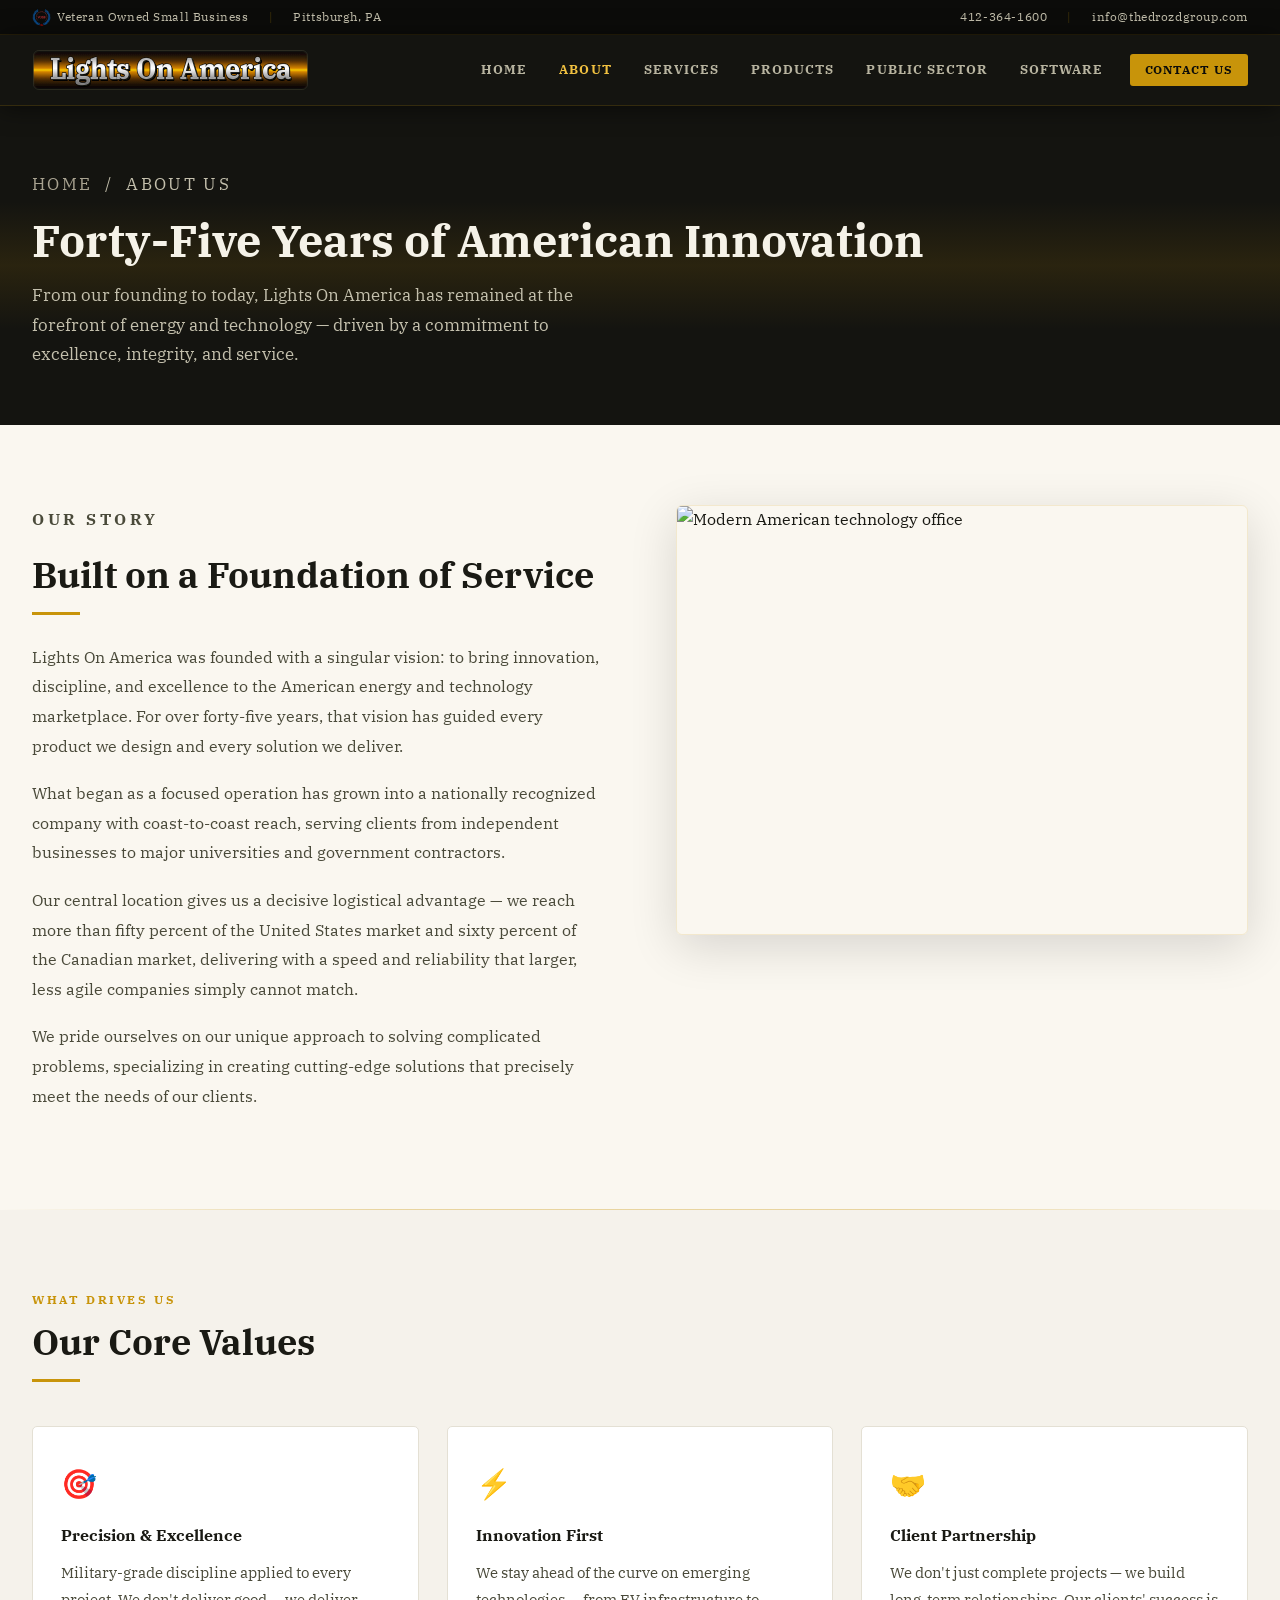
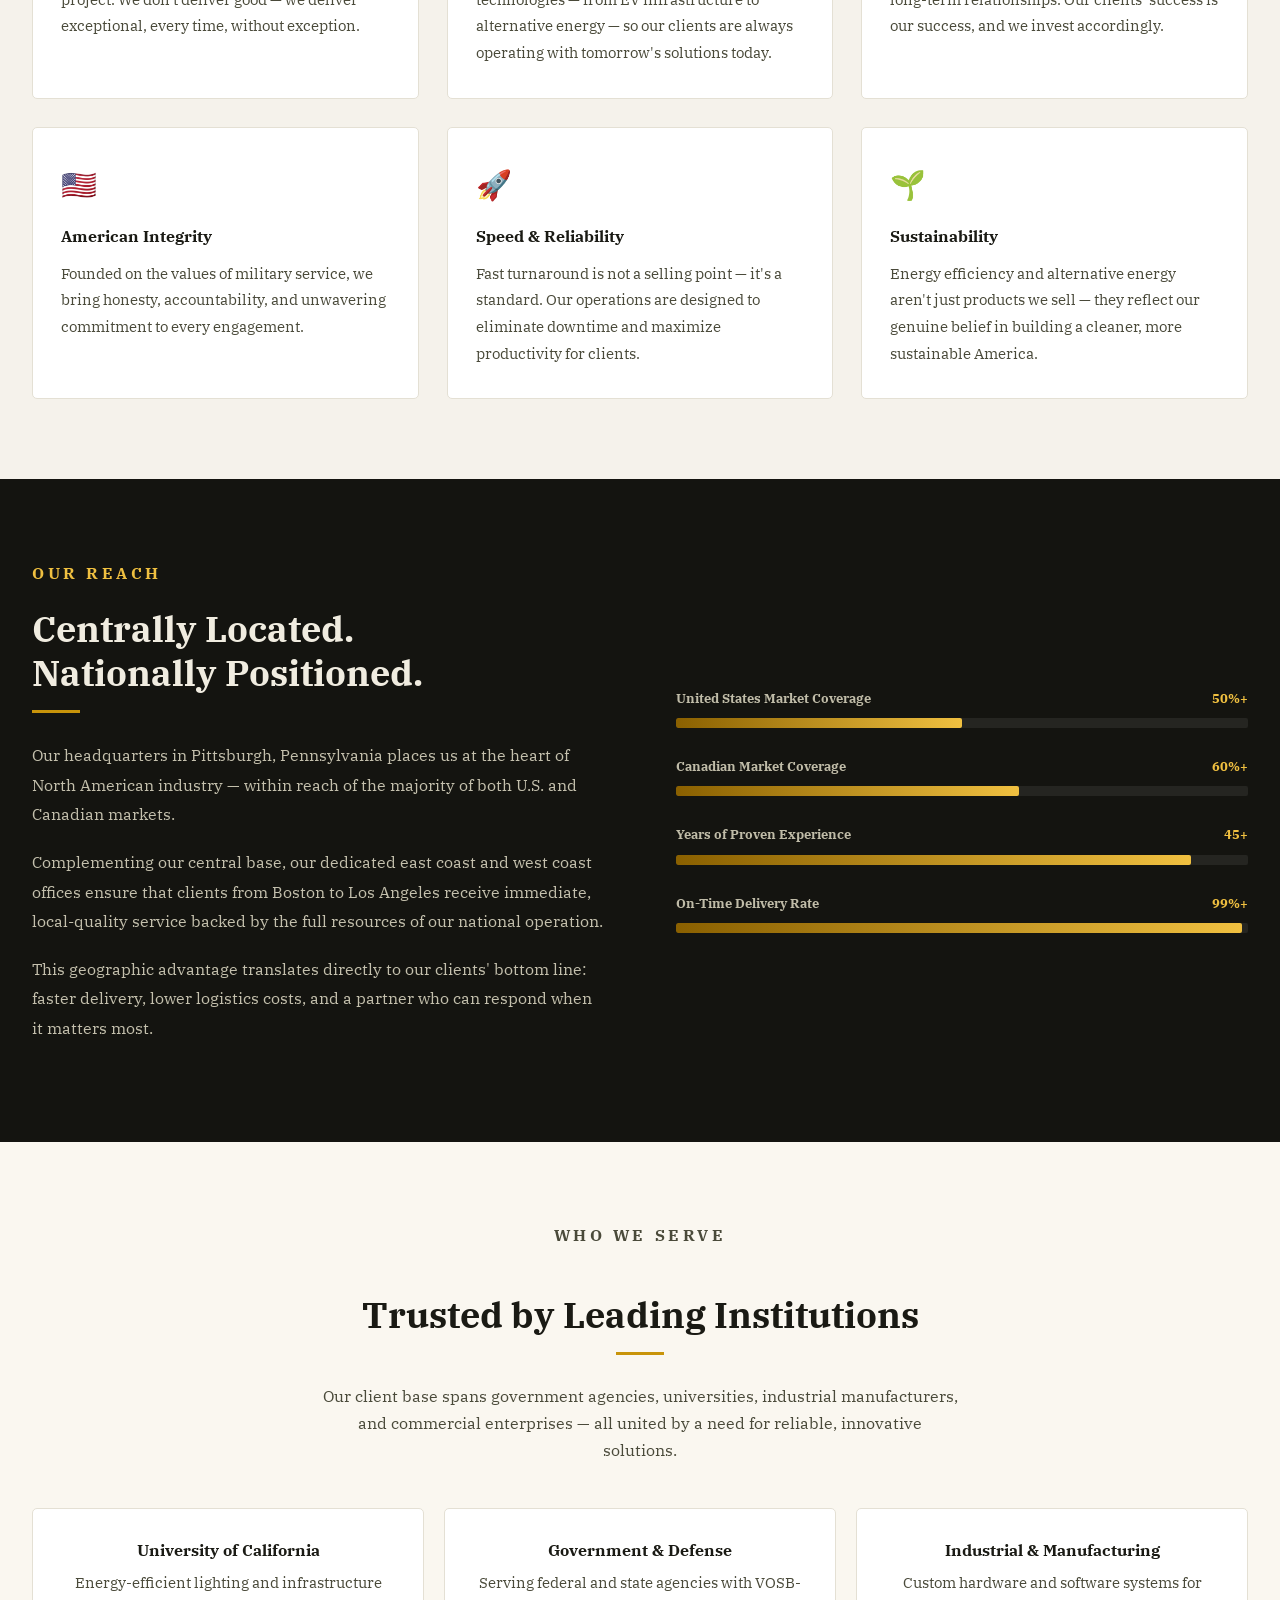
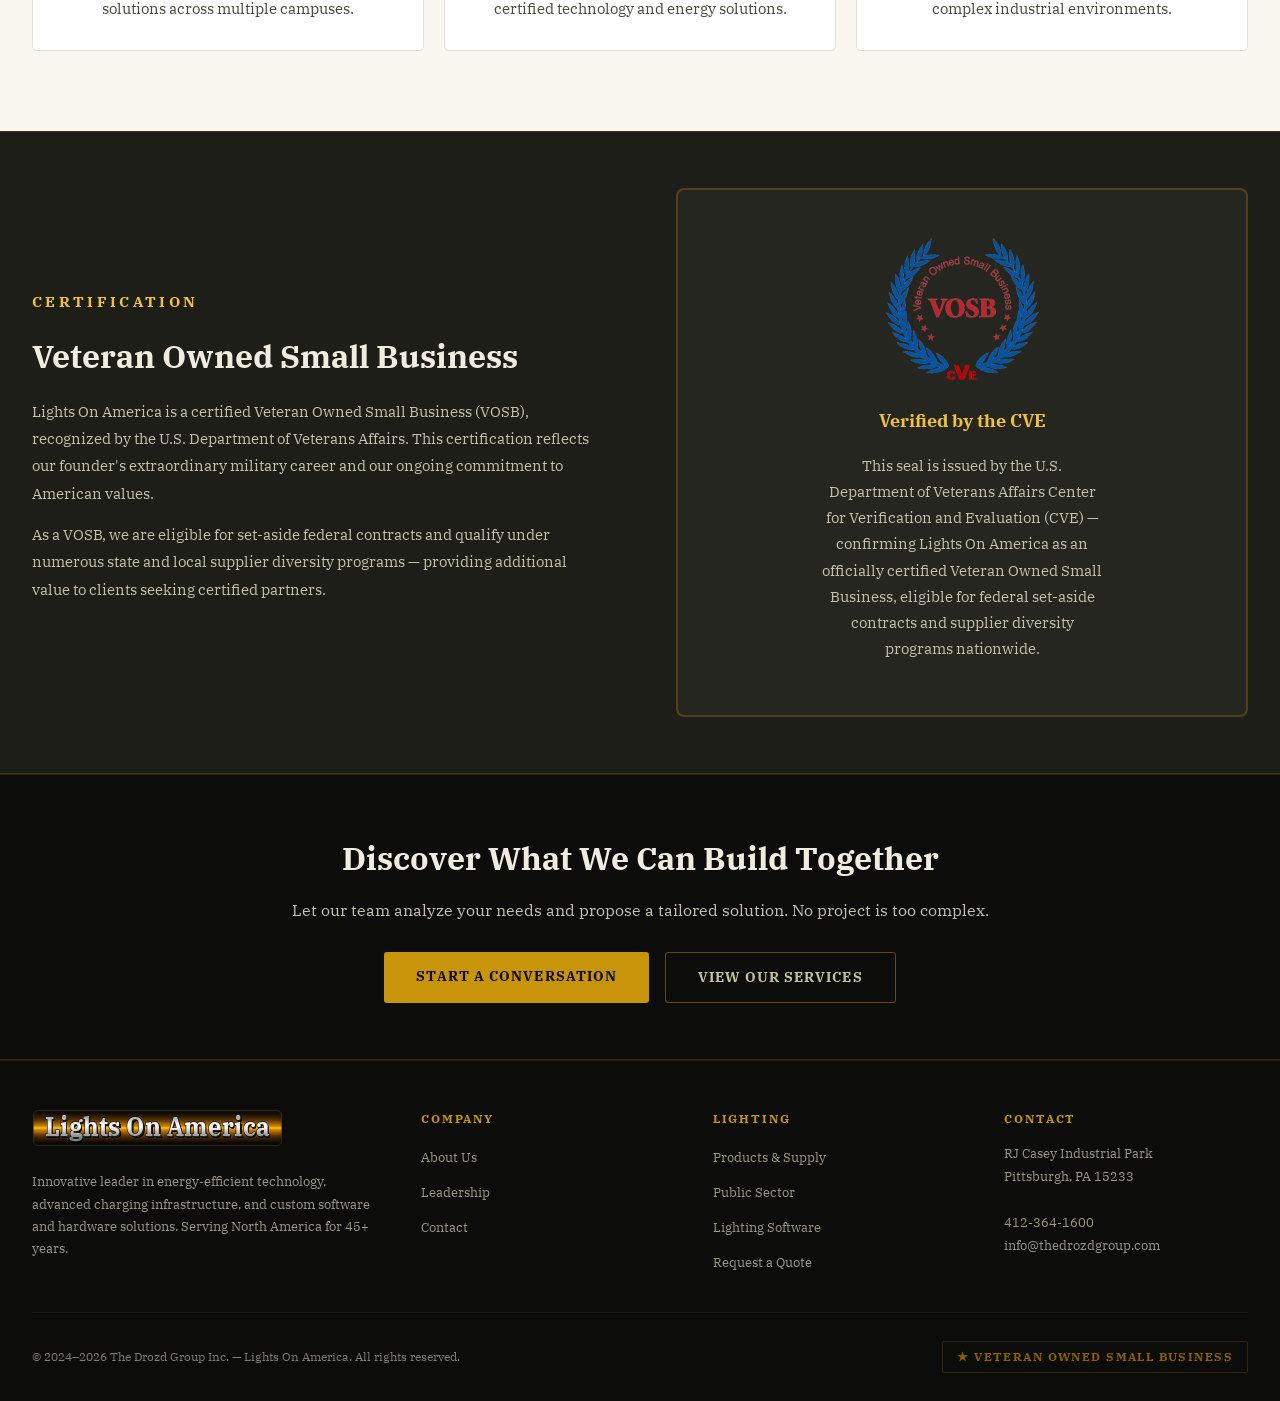
==== commit 1034769b: "Widen content layout 1100/1200px -> 1280px Fills wide screens better (modern web-standard width) whi" ====
--- a/about.html
+++ b/about.html
@@ -6,7 +6,7 @@
   <title>About Us — Lights On America</title>
   <link rel="icon" type="image/svg+xml" href="logo-icon.svg"/>
   <link href="https://fonts.googleapis.com/css2?family=IBM+Plex+Serif:ital,wght@0,300;0,400;0,600;1,300;1,400&display=swap" rel="stylesheet"/>
-  <link rel="stylesheet" href="styles.css?v=12"/>
+  <link rel="stylesheet" href="styles.css?v=13"/>
   <style>
     .story { background: var(--cream); }
     .story-grid { display: grid; grid-template-columns: 1fr 1fr; gap: 72px; align-items: start; }
@@ -66,7 +66,7 @@
 
     .vosb-band { background: var(--dark3); border-top: 1px solid rgba(200,148,10,0.2); border-bottom: 1px solid rgba(200,148,10,0.2); }
     .vosb-inner {
-      max-width: 1100px; margin: 0 auto; padding: 56px 32px;
+      max-width: 1280px; margin: 0 auto; padding: 56px 32px;
       display: grid; grid-template-columns: 1fr 1fr; gap: 72px; align-items: center;
     }
     .vosb-inner h2 { font-size: clamp(1.5rem, 2.5vw, 2rem); color: #f0ece0; margin-bottom: 14px; }
--- a/styles.css
+++ b/styles.css
@@ -30,7 +30,7 @@
   padding: 7px 32px;
 }
 .util-inner {
-  max-width: 1200px;
+  max-width: 1280px;
   margin: 0 auto;
   display: flex;
   justify-content: space-between;
@@ -78,7 +78,7 @@
   border-bottom: 1px solid rgba(200,148,10,0.18);
 }
 .header-inner {
-  max-width: 1200px;
+  max-width: 1280px;
   margin: 0 auto;
   padding: 14px 32px;
   display: flex;
@@ -147,7 +147,7 @@
     transparent 30%, rgba(200,148,10,0.12) 50%, transparent 70%);
   pointer-events: none;
 }
-.page-hero-inner { max-width: 1100px; margin: 0 auto; position: relative; z-index: 1; }
+.page-hero-inner { max-width: 1280px; margin: 0 auto; position: relative; z-index: 1; }
 .breadcrumb {
   font-size: 0.72rem;
   letter-spacing: 0.14em;
@@ -173,7 +173,7 @@
 
 /* ── SECTIONS ── */
 section { padding: 80px 32px; }
-.section-inner { max-width: 1100px; margin: 0 auto; }
+.section-inner { max-width: 1280px; margin: 0 auto; }
 
 .section-label {
   font-size: 0.74rem;
@@ -238,7 +238,7 @@
 /* ── STATS BAR ── */
 .stats-bar { background: var(--dark3); border-top: 1px solid rgba(200,148,10,0.15); border-bottom: 1px solid rgba(200,148,10,0.15); }
 .stats-inner {
-  max-width: 1100px;
+  max-width: 1280px;
   margin: 0 auto;
   padding: 32px;
   display: grid;
@@ -269,7 +269,7 @@
   padding: 48px 32px 28px;
 }
 .footer-inner {
-  max-width: 1100px;
+  max-width: 1280px;
   margin: 0 auto;
 }
 .footer-top {
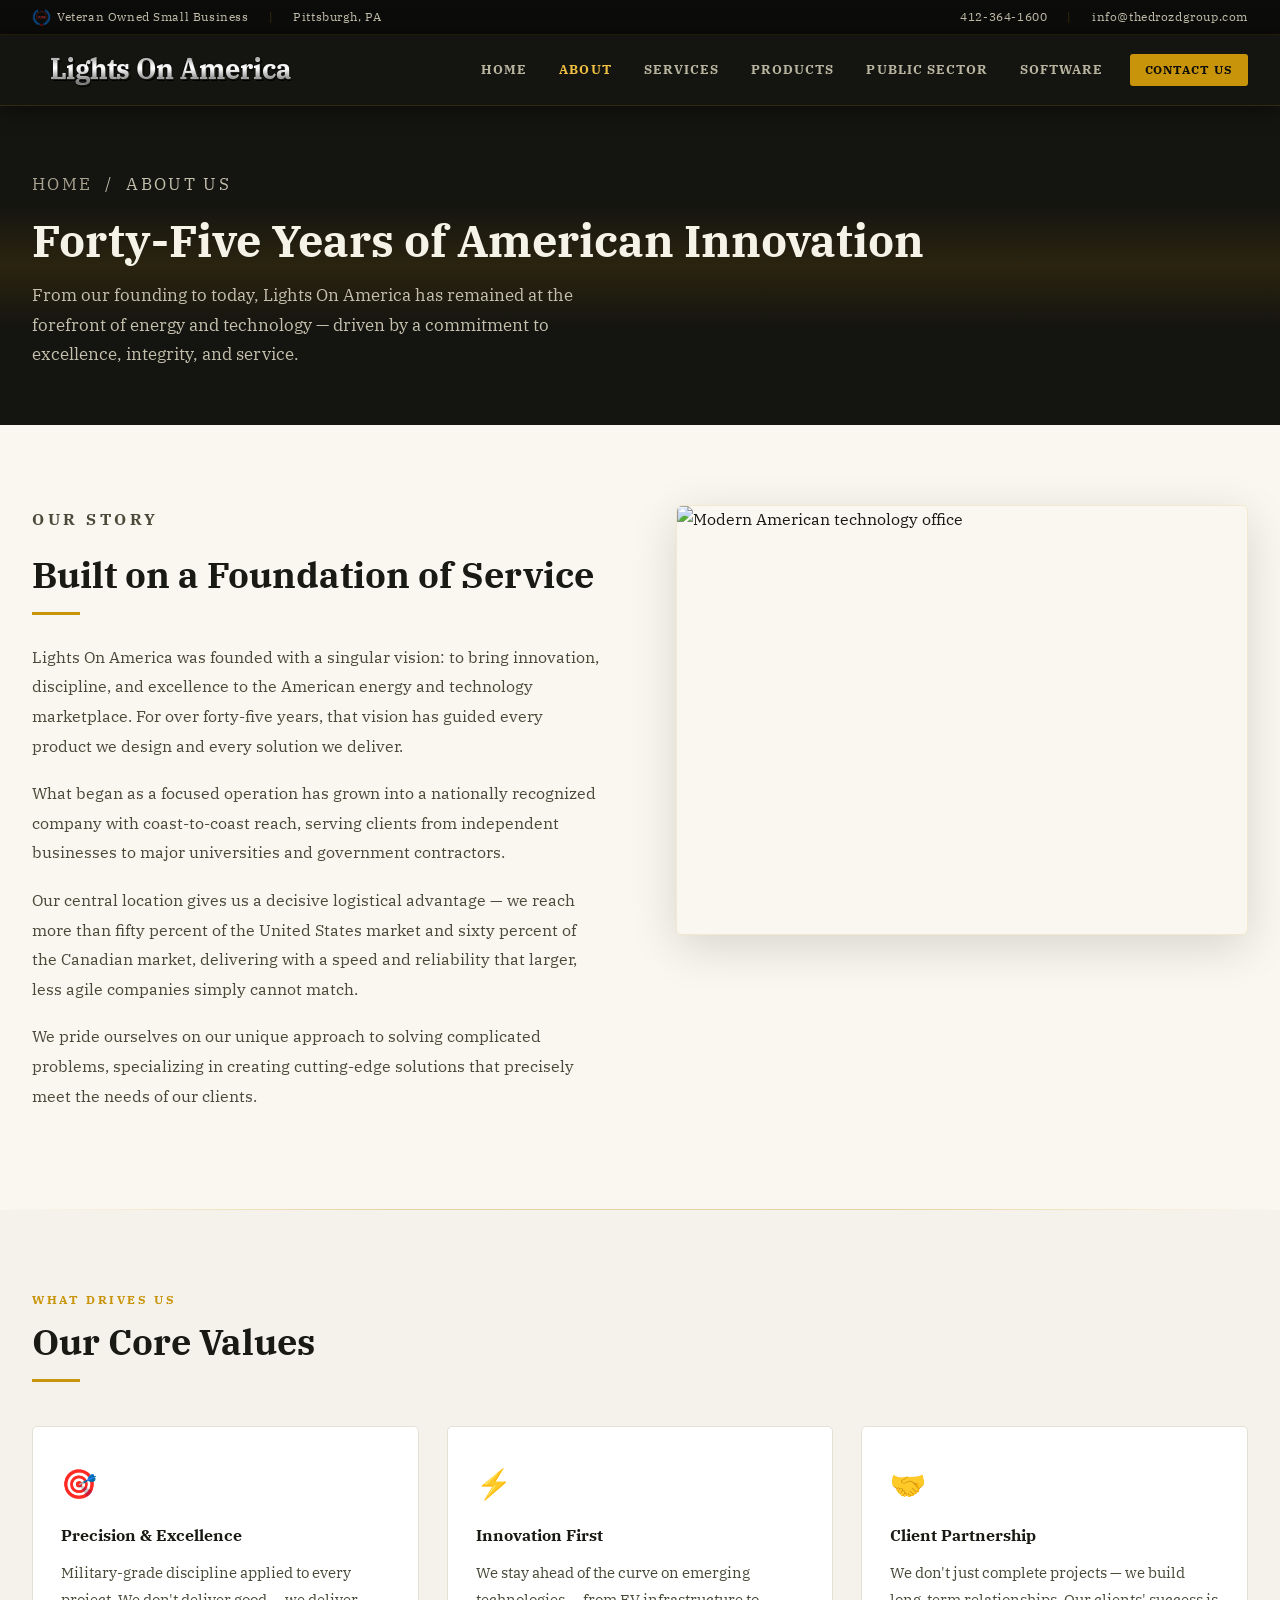
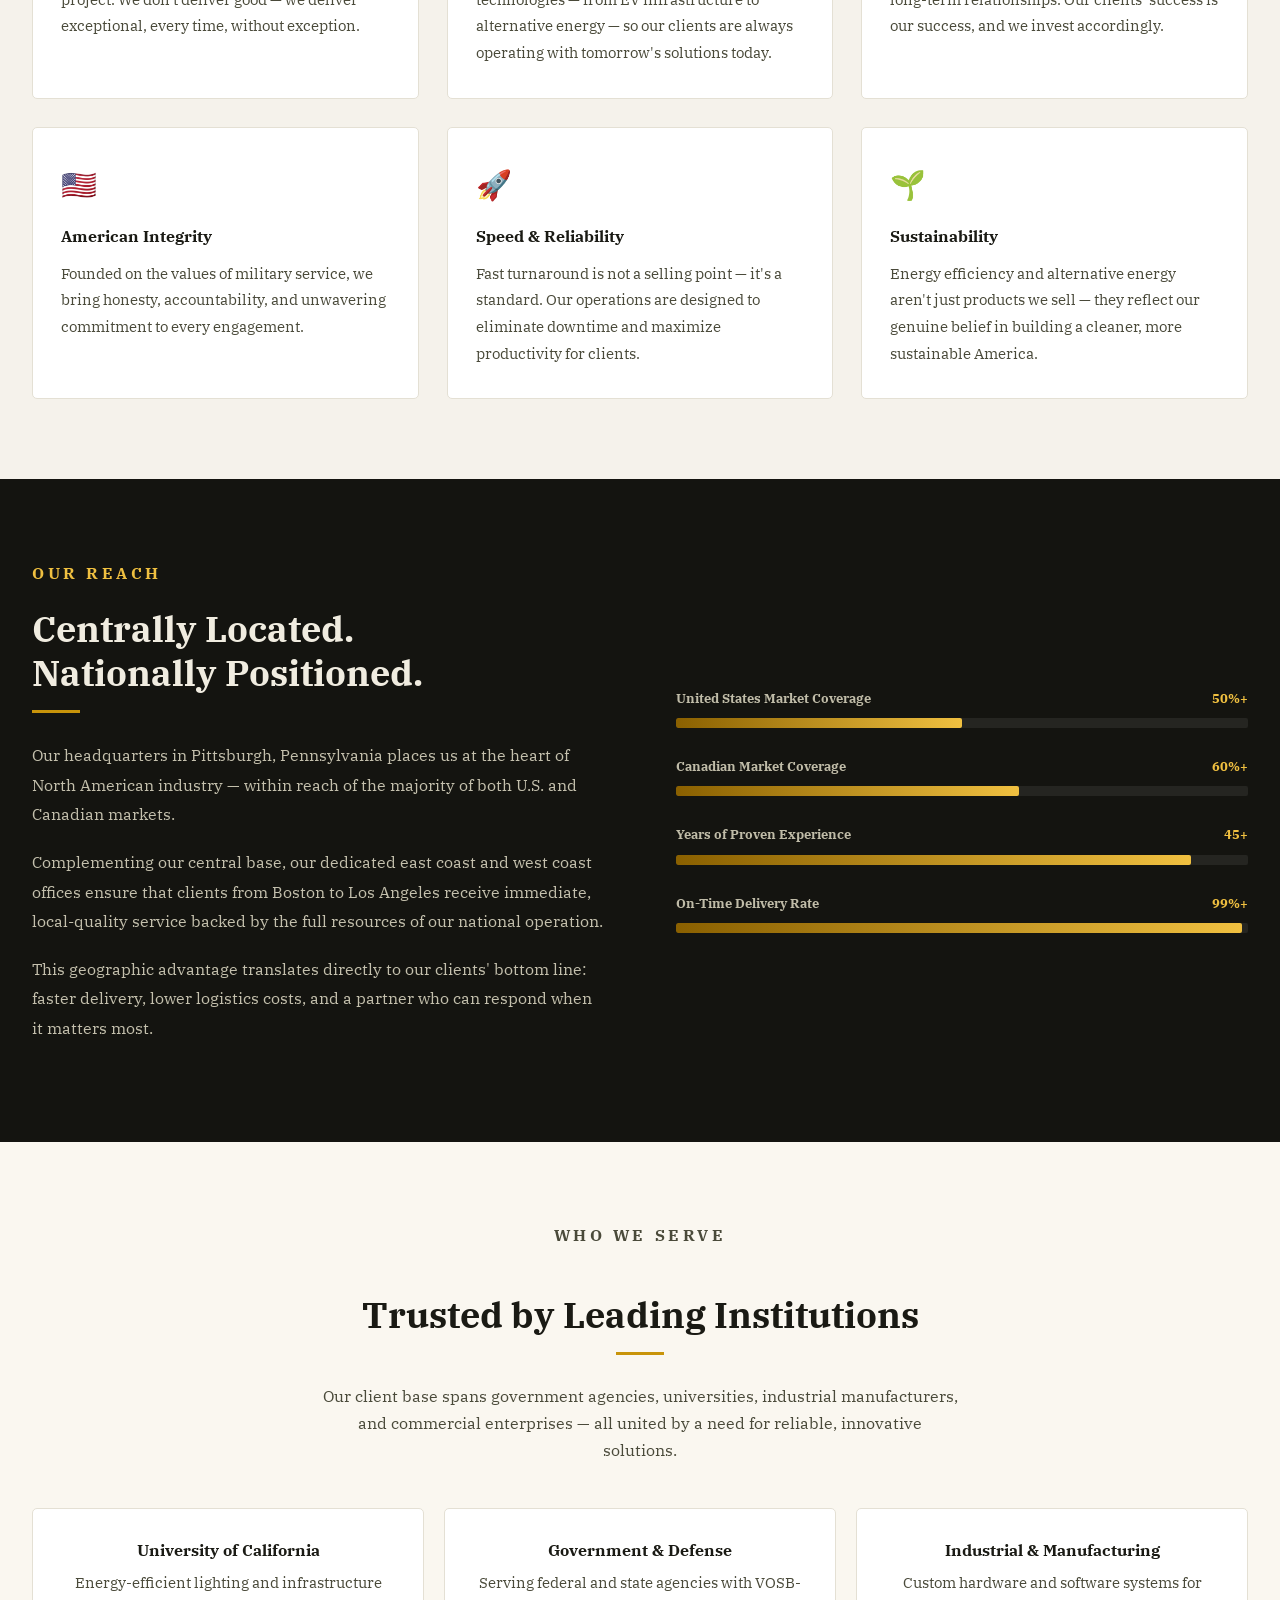
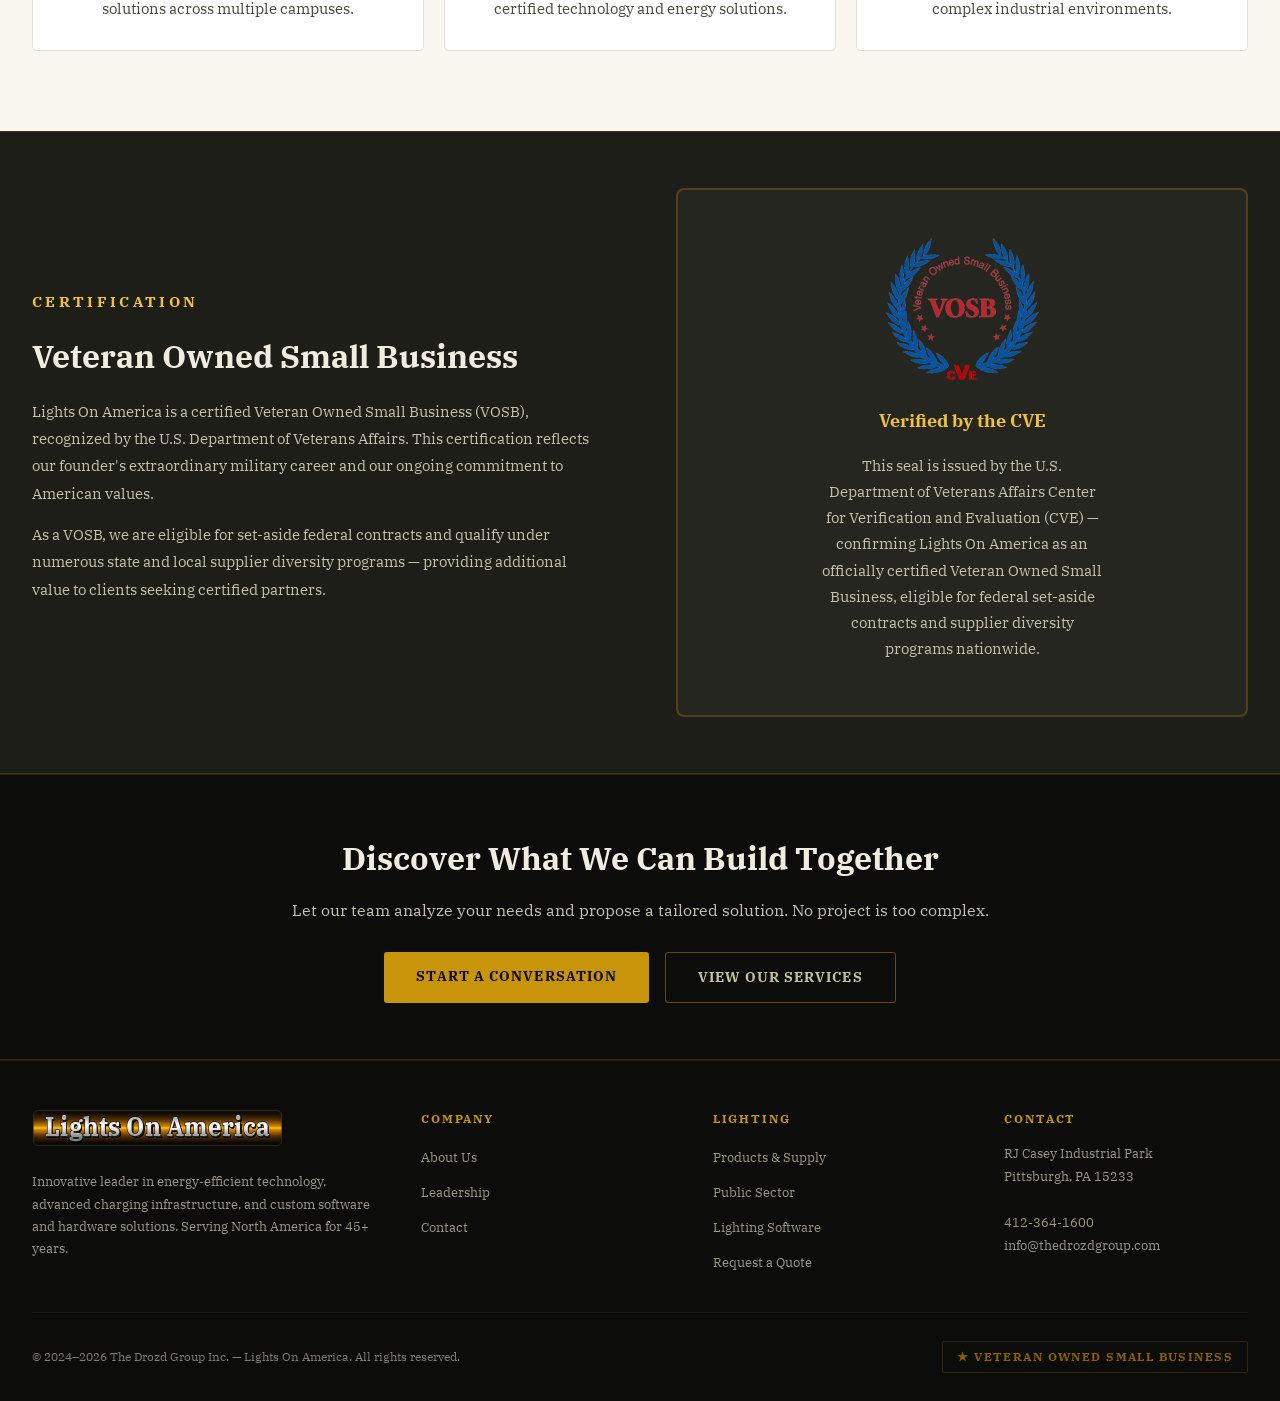
==== commit de4e8424: "Fix header logo on dark bg + redesign favicon; add brand logo pack - Header logo: swap the dark-bar " ====
--- a/about.html
+++ b/about.html
@@ -5,6 +5,9 @@
   <meta name="viewport" content="width=device-width, initial-scale=1.0"/>
   <title>About Us — Lights On America</title>
   <link rel="icon" type="image/svg+xml" href="logo-icon.svg"/>
+  <link rel="icon" type="image/png" sizes="32x32" href="favicon-32.png"/>
+  <link rel="icon" type="image/png" sizes="16x16" href="favicon-16.png"/>
+  <link rel="apple-touch-icon" href="apple-touch-icon.png"/>
   <link href="https://fonts.googleapis.com/css2?family=IBM+Plex+Serif:ital,wght@0,300;0,400;0,600;1,300;1,400&display=swap" rel="stylesheet"/>
   <link rel="stylesheet" href="styles.css?v=13"/>
   <style>
@@ -117,7 +120,7 @@
 
   <header>
     <div class="header-inner">
-      <a href="index.html" class="logo-wrap"><img src="logo.svg" alt="Lights On America"/></a>
+      <a href="index.html" class="logo-wrap"><img src="logo-header.svg" alt="Lights On America"/></a>
       <button class="nav-toggle" aria-label="Menu" onclick="this.closest('.header-inner').classList.toggle('nav-open')"><span></span><span></span><span></span></button>
       <nav>
         <a href="index.html">Home</a>
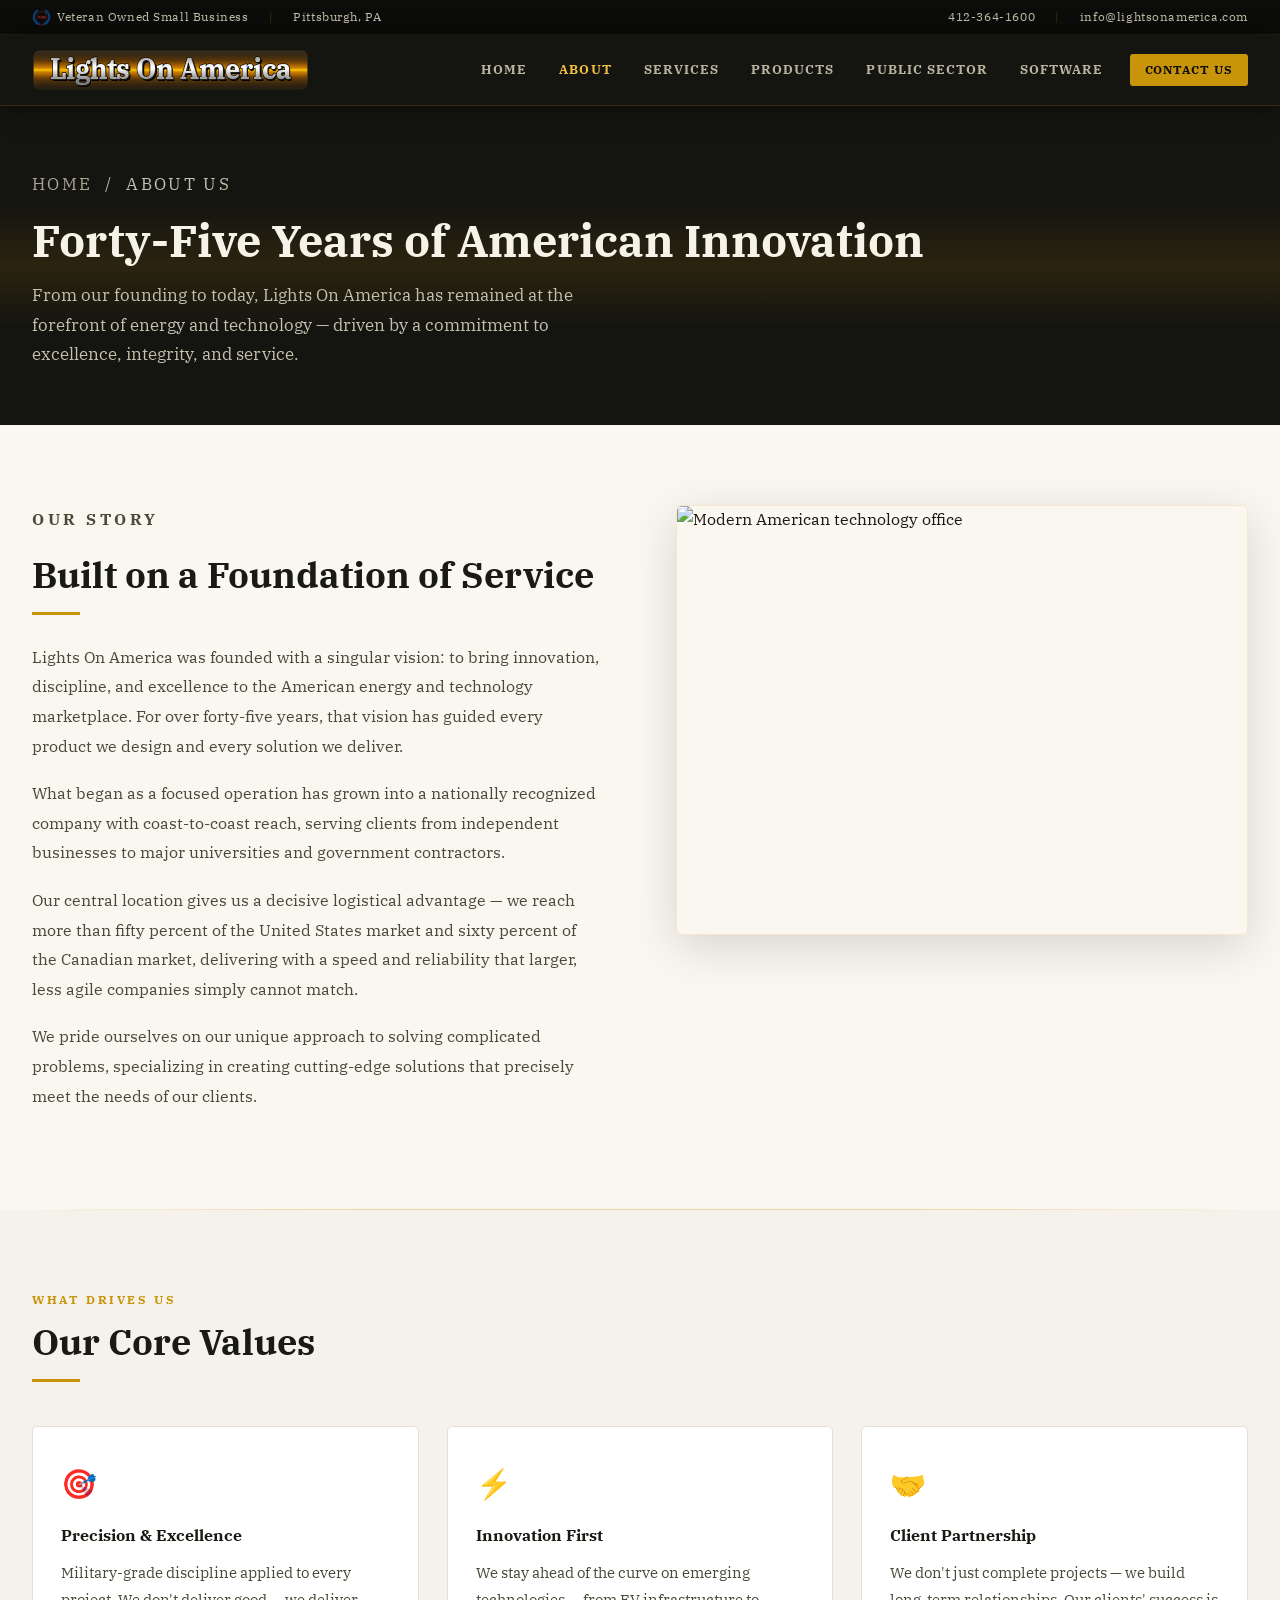
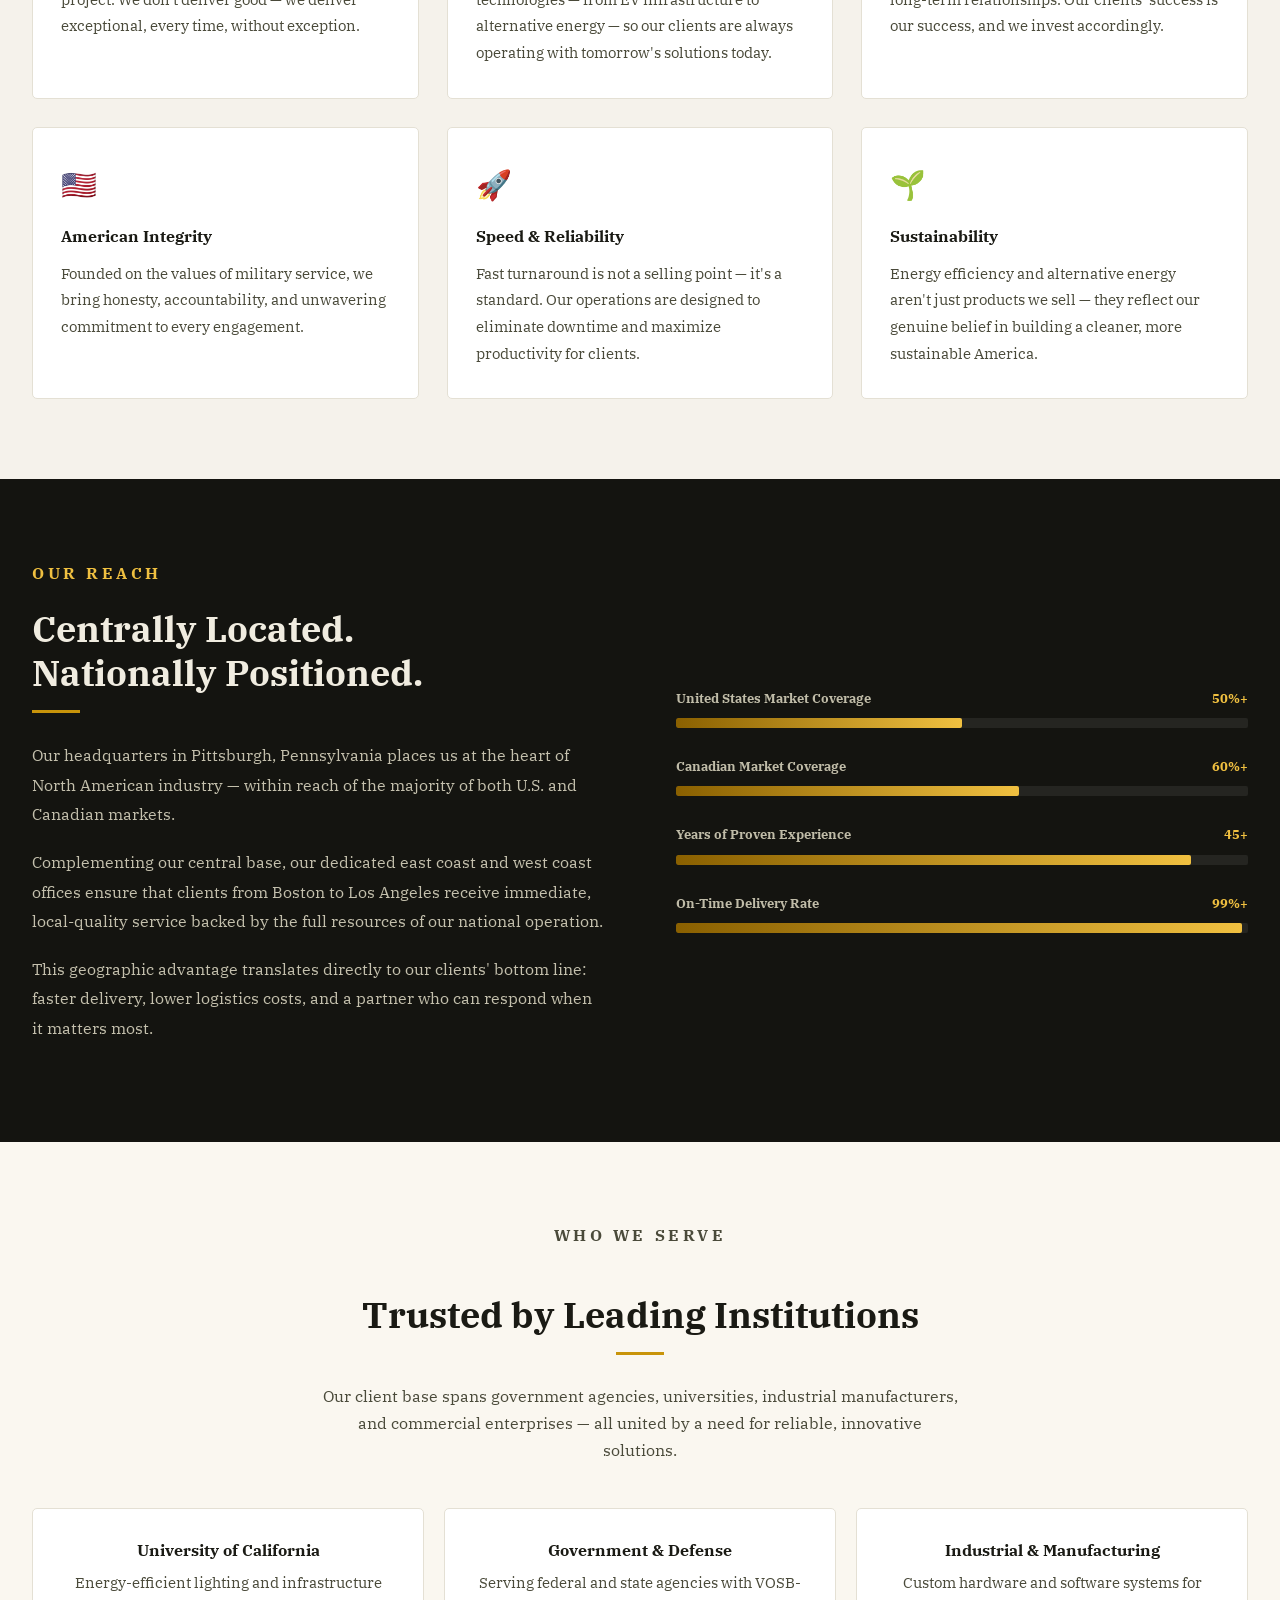
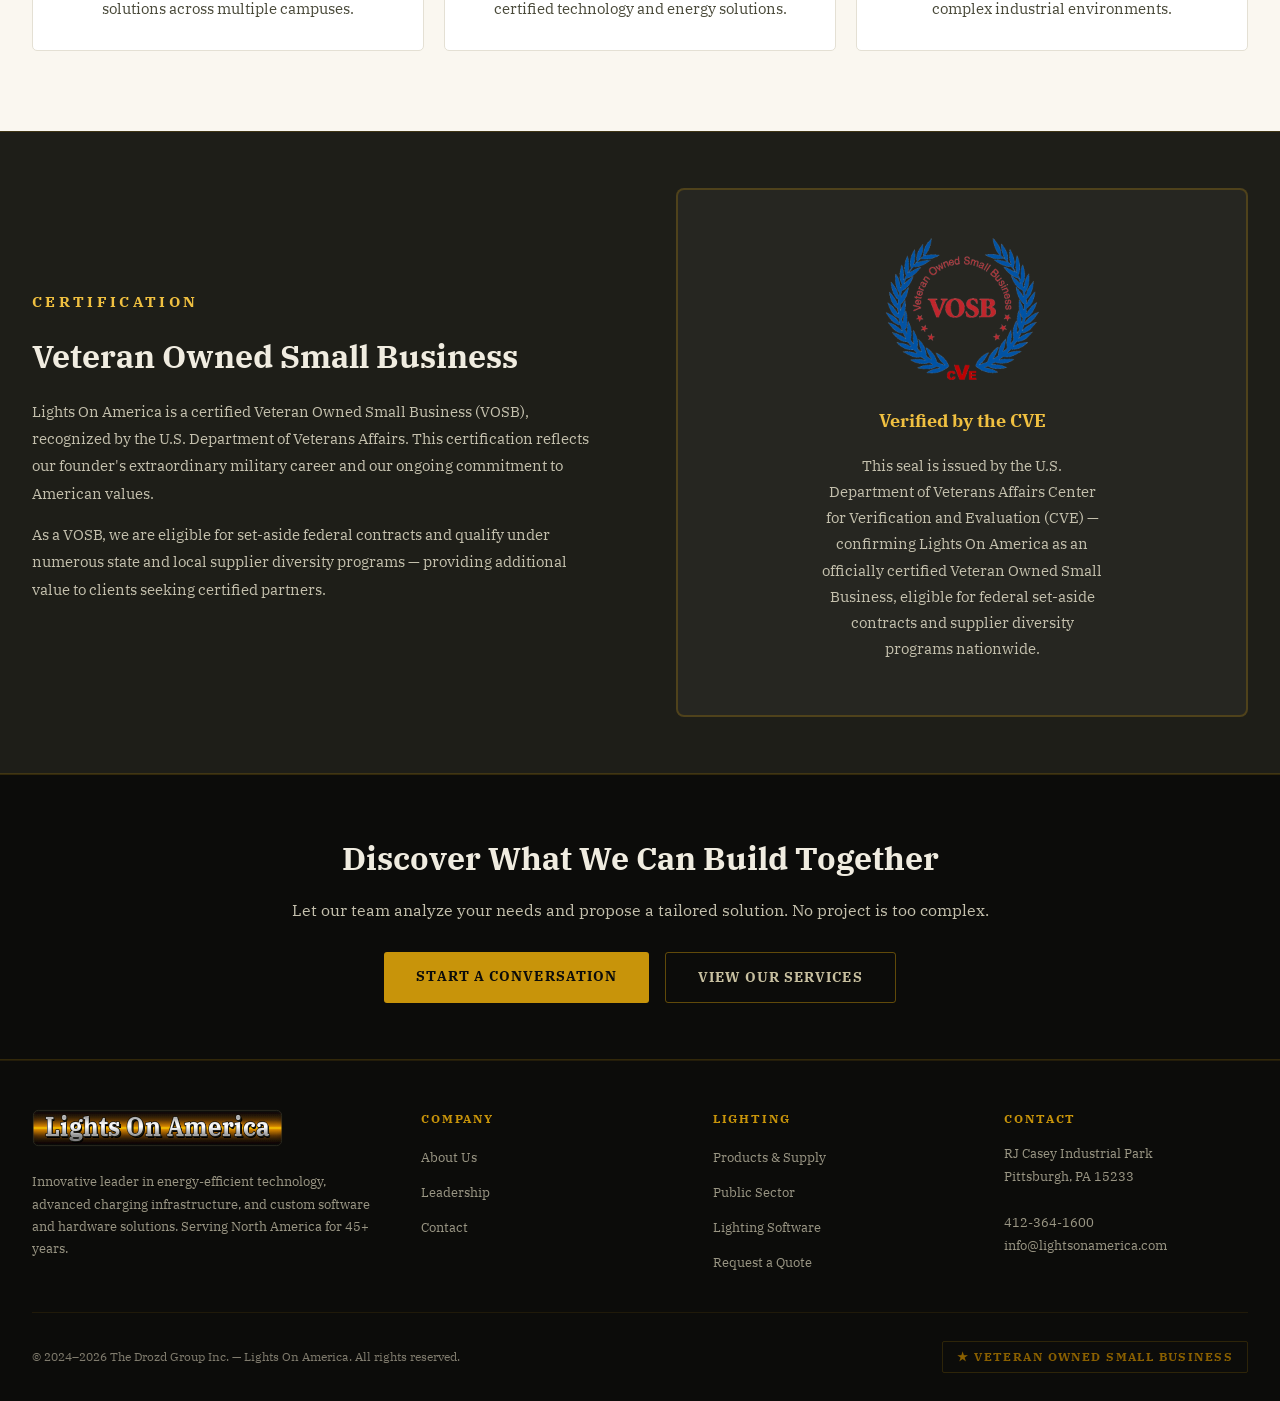
==== commit 601bc5fe: "Change contact email to info@lightsonamerica.com Replaces info@thedrozdgroup.com in the util bar and" ====
--- a/about.html
+++ b/about.html
@@ -113,7 +113,7 @@
       <div class="util-right">
         <a href="tel:4123641600">412-364-1600</a>
         <span class="util-divider">|</span>
-        <a href="mailto:info@thedrozdgroup.com">info@thedrozdgroup.com</a>
+        <a href="mailto:info@lightsonamerica.com">info@lightsonamerica.com</a>
       </div>
     </div>
   </div>
@@ -312,7 +312,7 @@
         </div>
         <div class="footer-col">
           <h4>Contact</h4>
-          <address>RJ Casey Industrial Park<br/>Pittsburgh, PA 15233<br/><br/><a href="tel:4123641600">412-364-1600</a><br/><a href="mailto:info@thedrozdgroup.com">info@thedrozdgroup.com</a></address>
+          <address>RJ Casey Industrial Park<br/>Pittsburgh, PA 15233<br/><br/><a href="tel:4123641600">412-364-1600</a><br/><a href="mailto:info@lightsonamerica.com">info@lightsonamerica.com</a></address>
         </div>
       </div>
       <div class="footer-bottom">
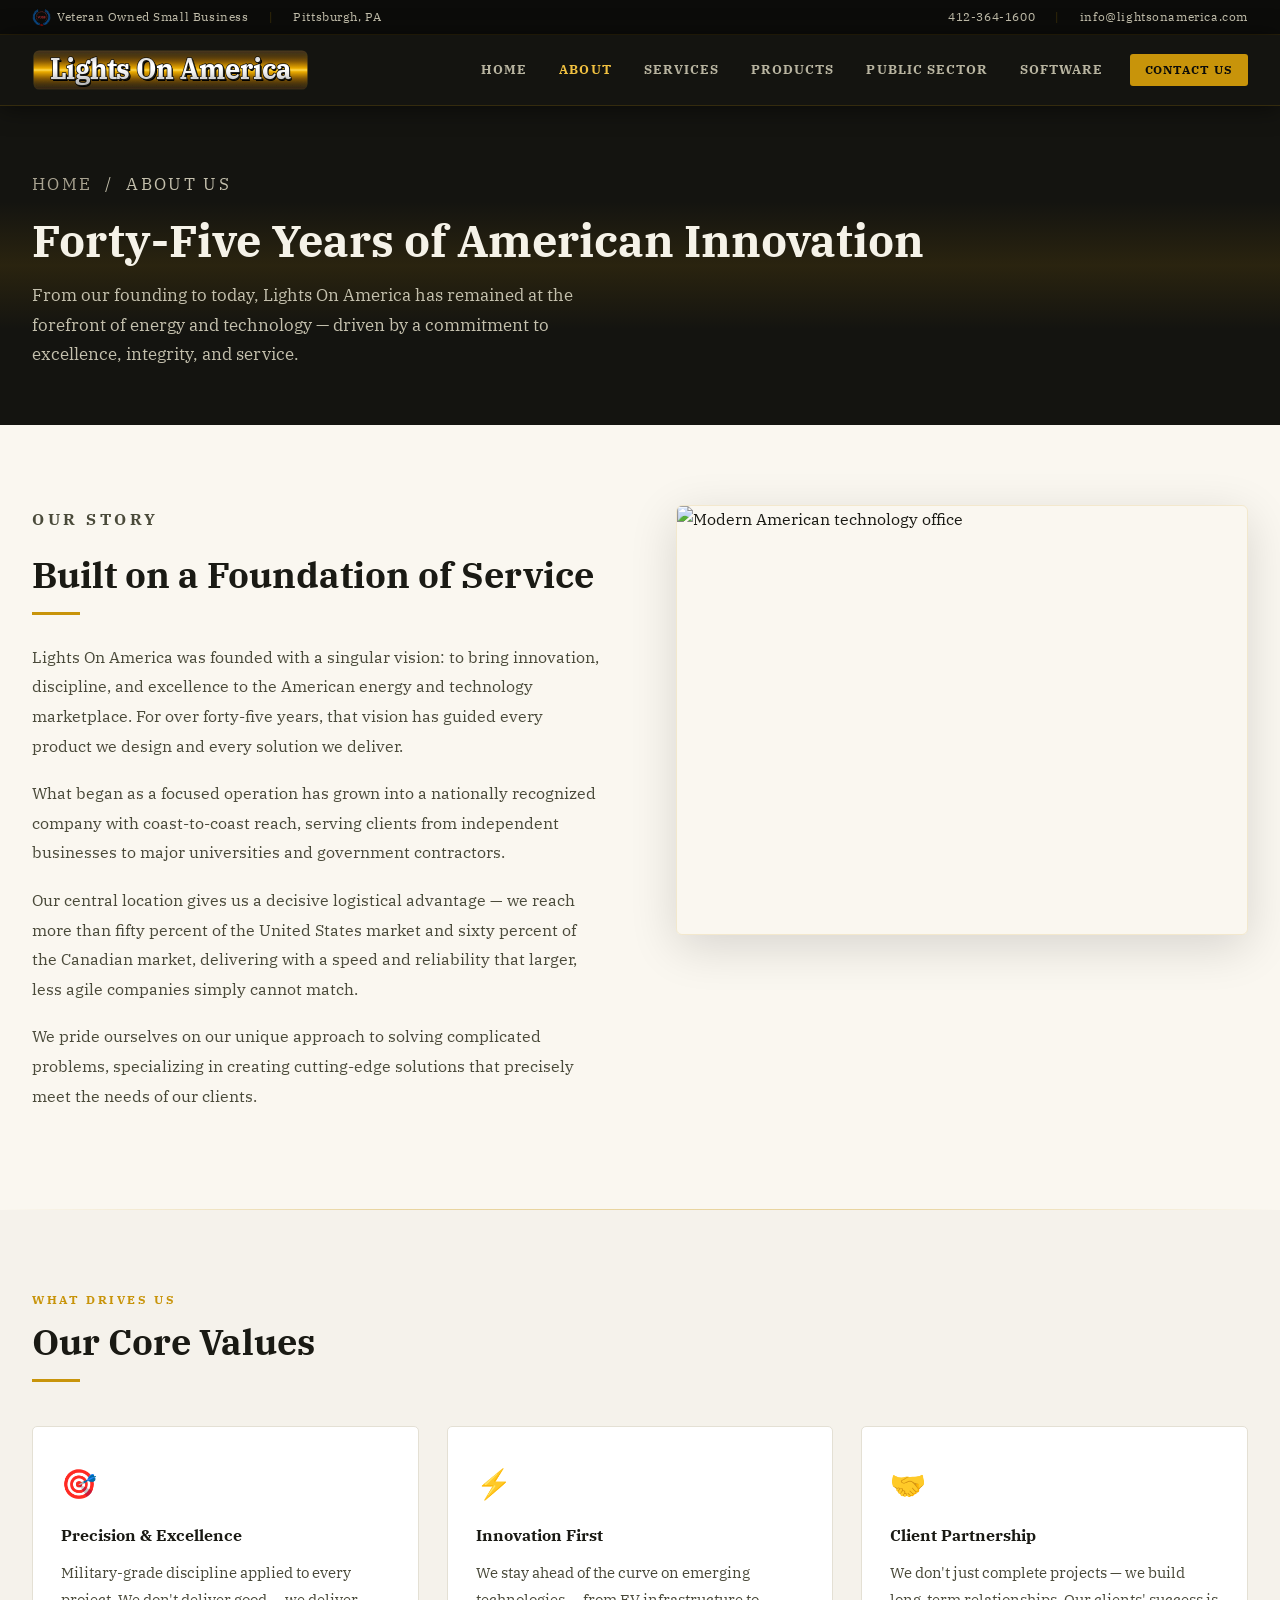
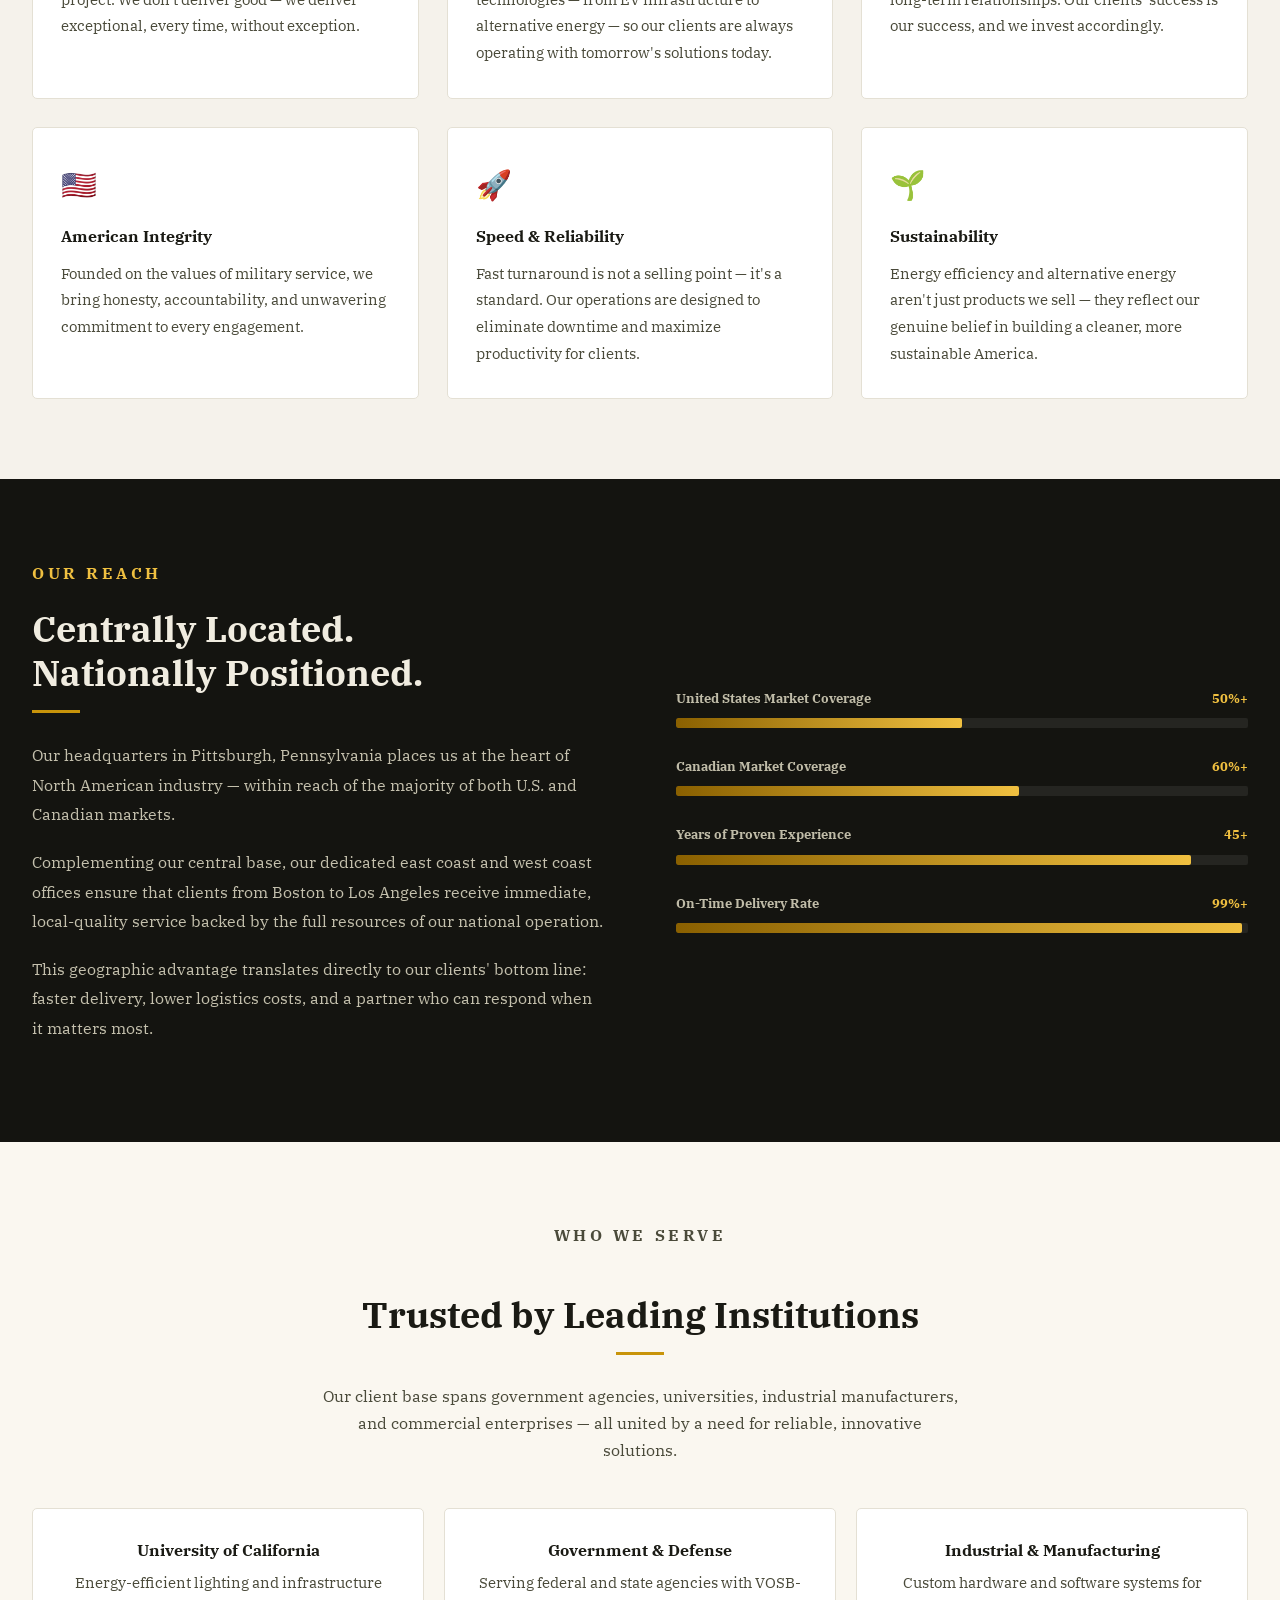
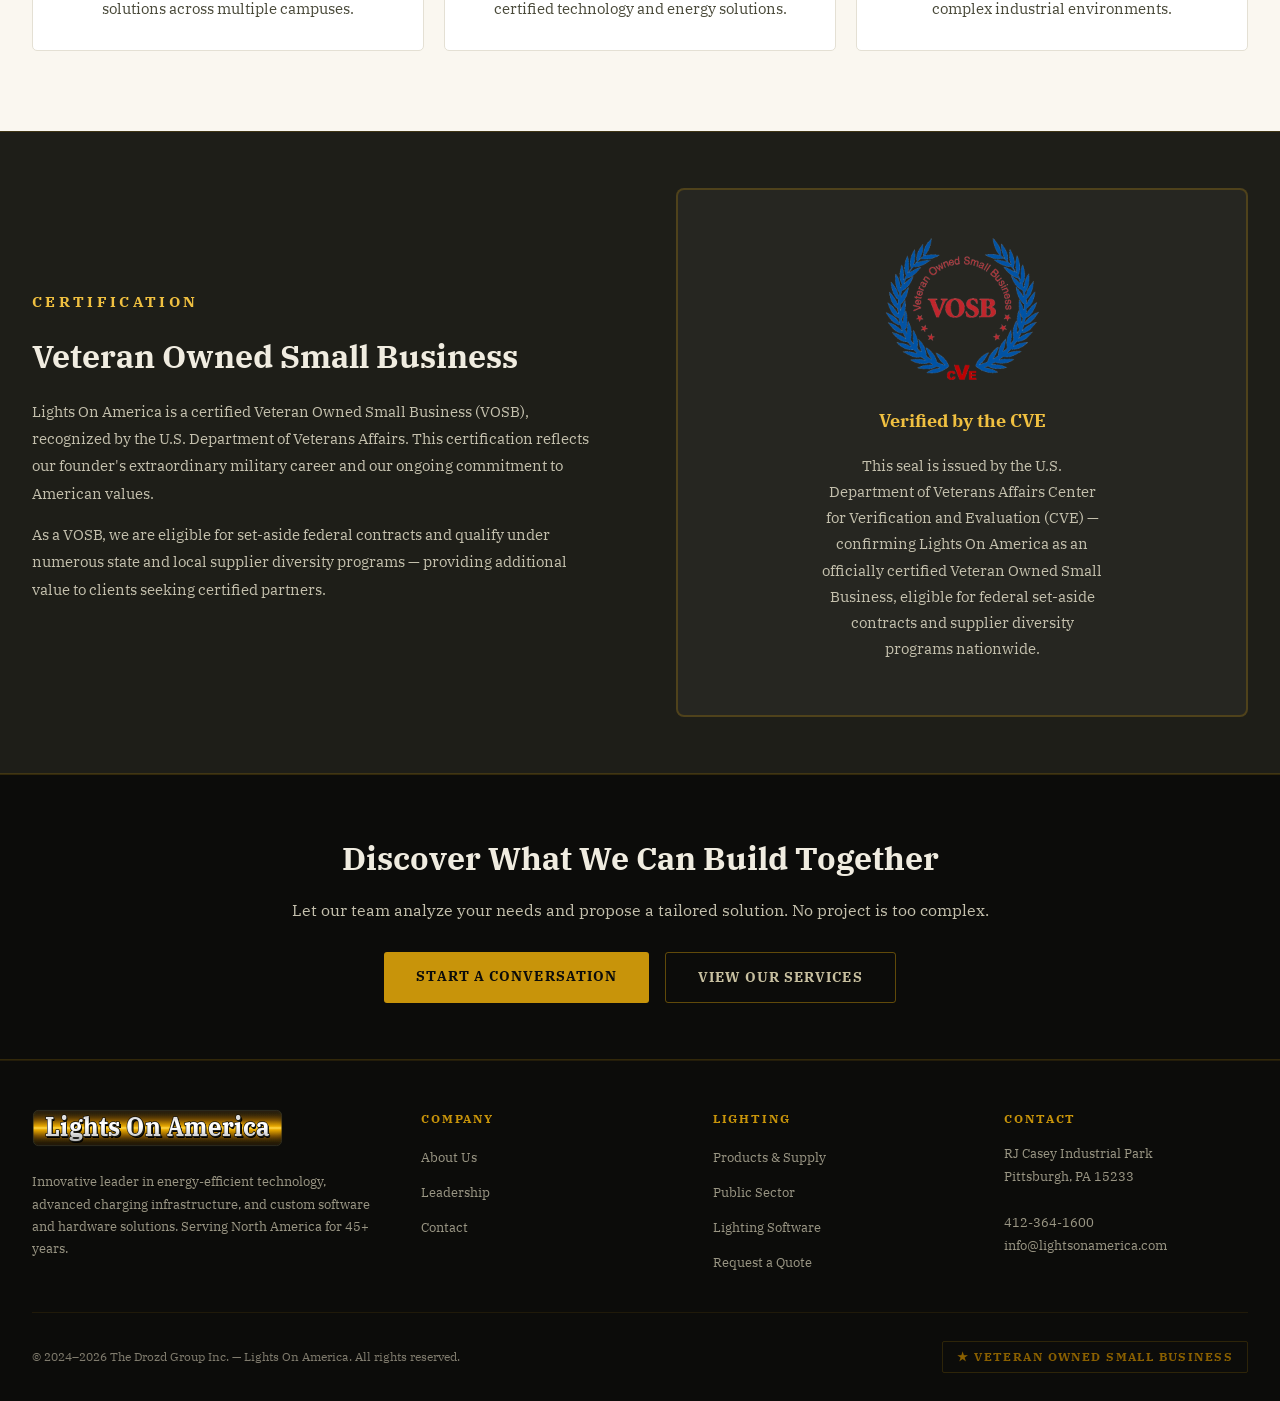
==== commit 0784c448: "Rename logo.svg to logo-light.svg for clarity alongside logo-header.svg Both wordmark variants now h" ====
--- a/about.html
+++ b/about.html
@@ -290,7 +290,7 @@
     <div class="footer-inner">
       <div class="footer-top">
         <div>
-          <img src="logo.svg" alt="Lights On America" class="footer-logo"/>
+          <img src="logo-light.svg" alt="Lights On America" class="footer-logo"/>
           <p class="footer-about">Innovative leader in energy-efficient technology, advanced charging infrastructure, and custom software and hardware solutions. Serving North America for 45+ years.</p>
         </div>
         <div class="footer-col">
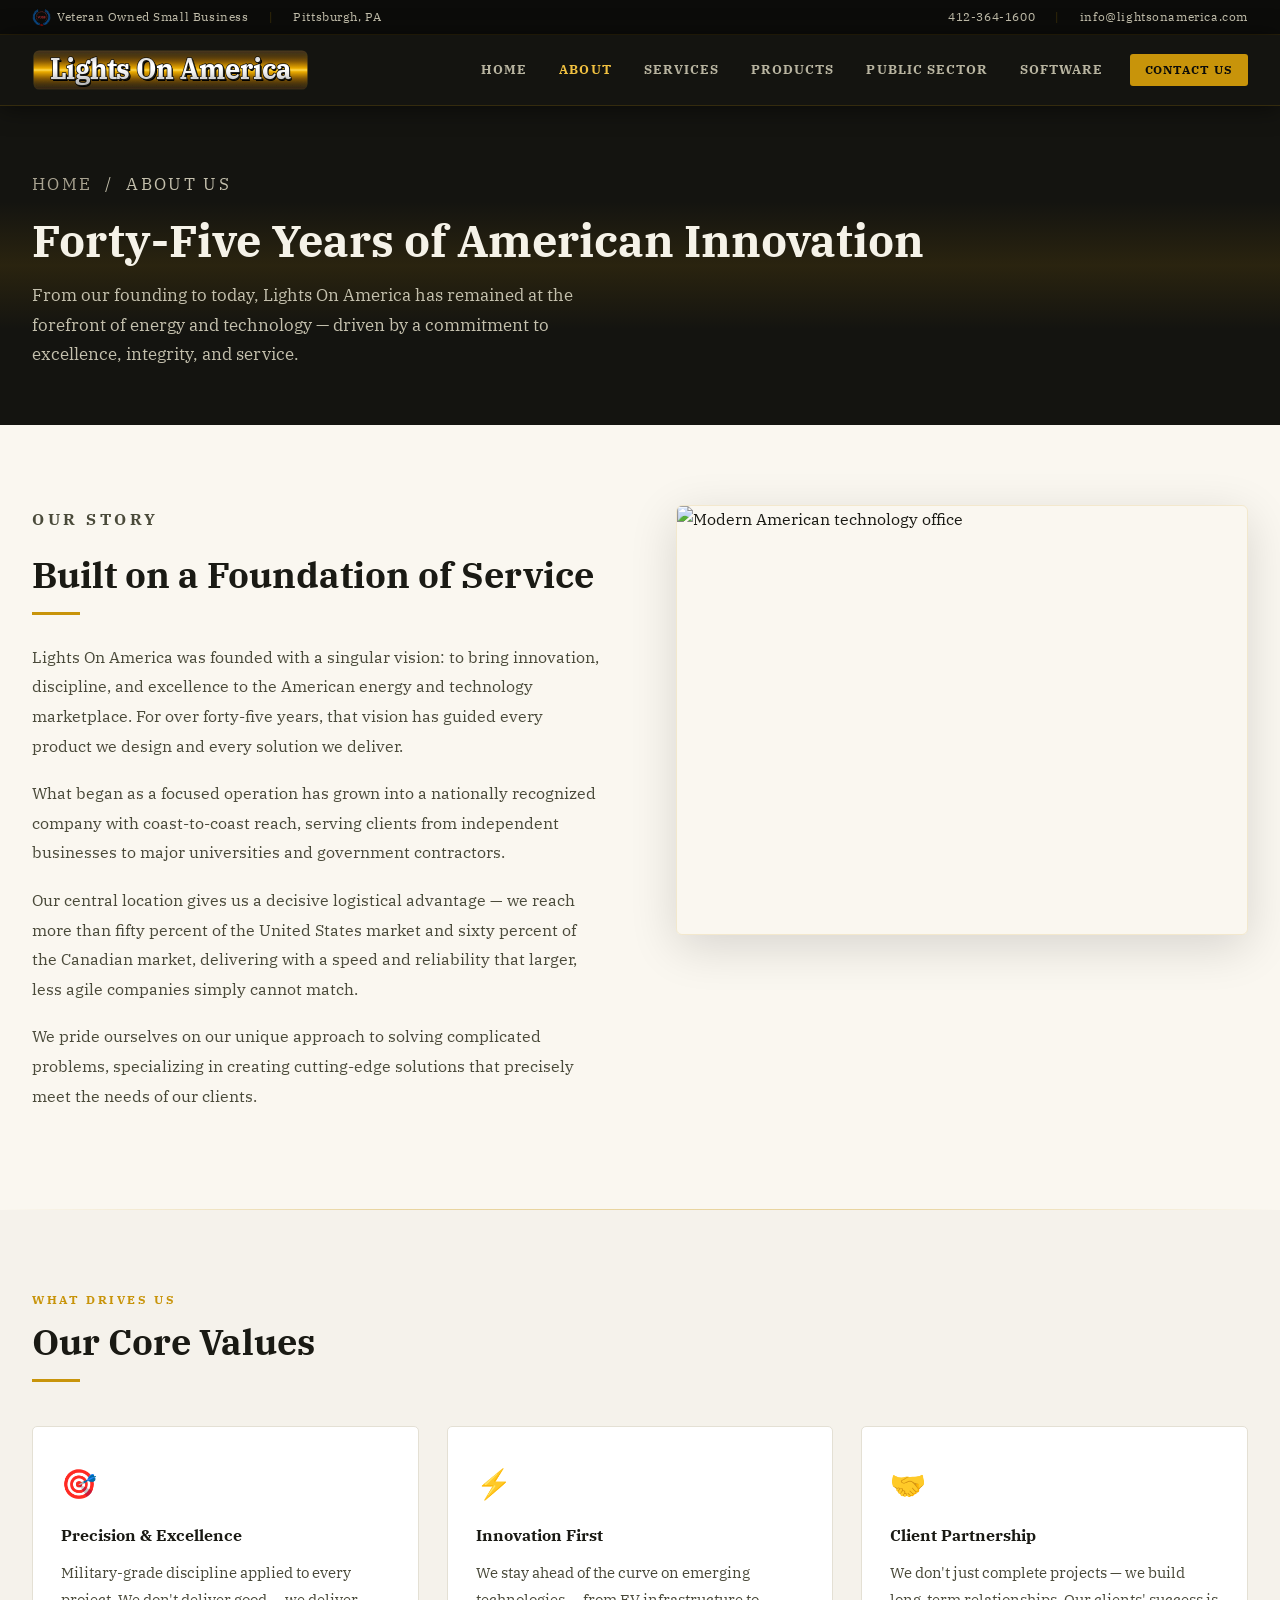
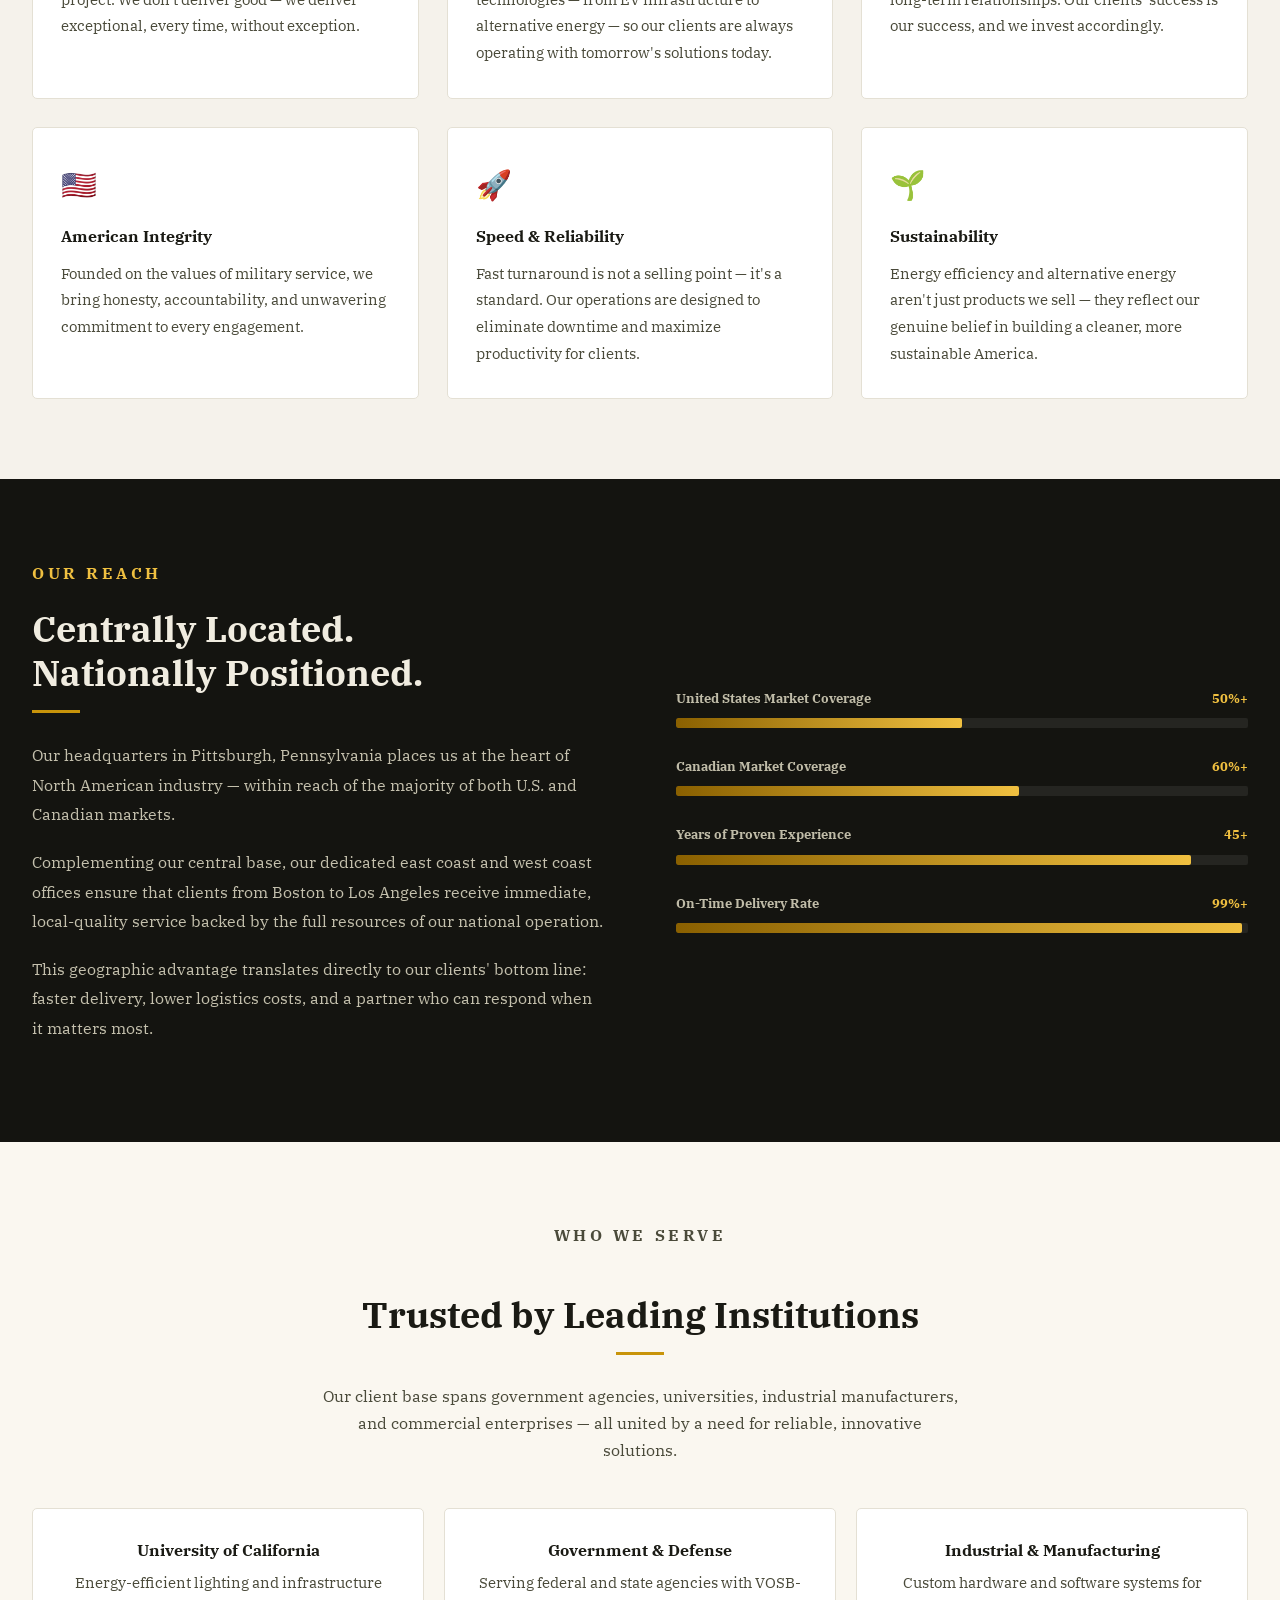
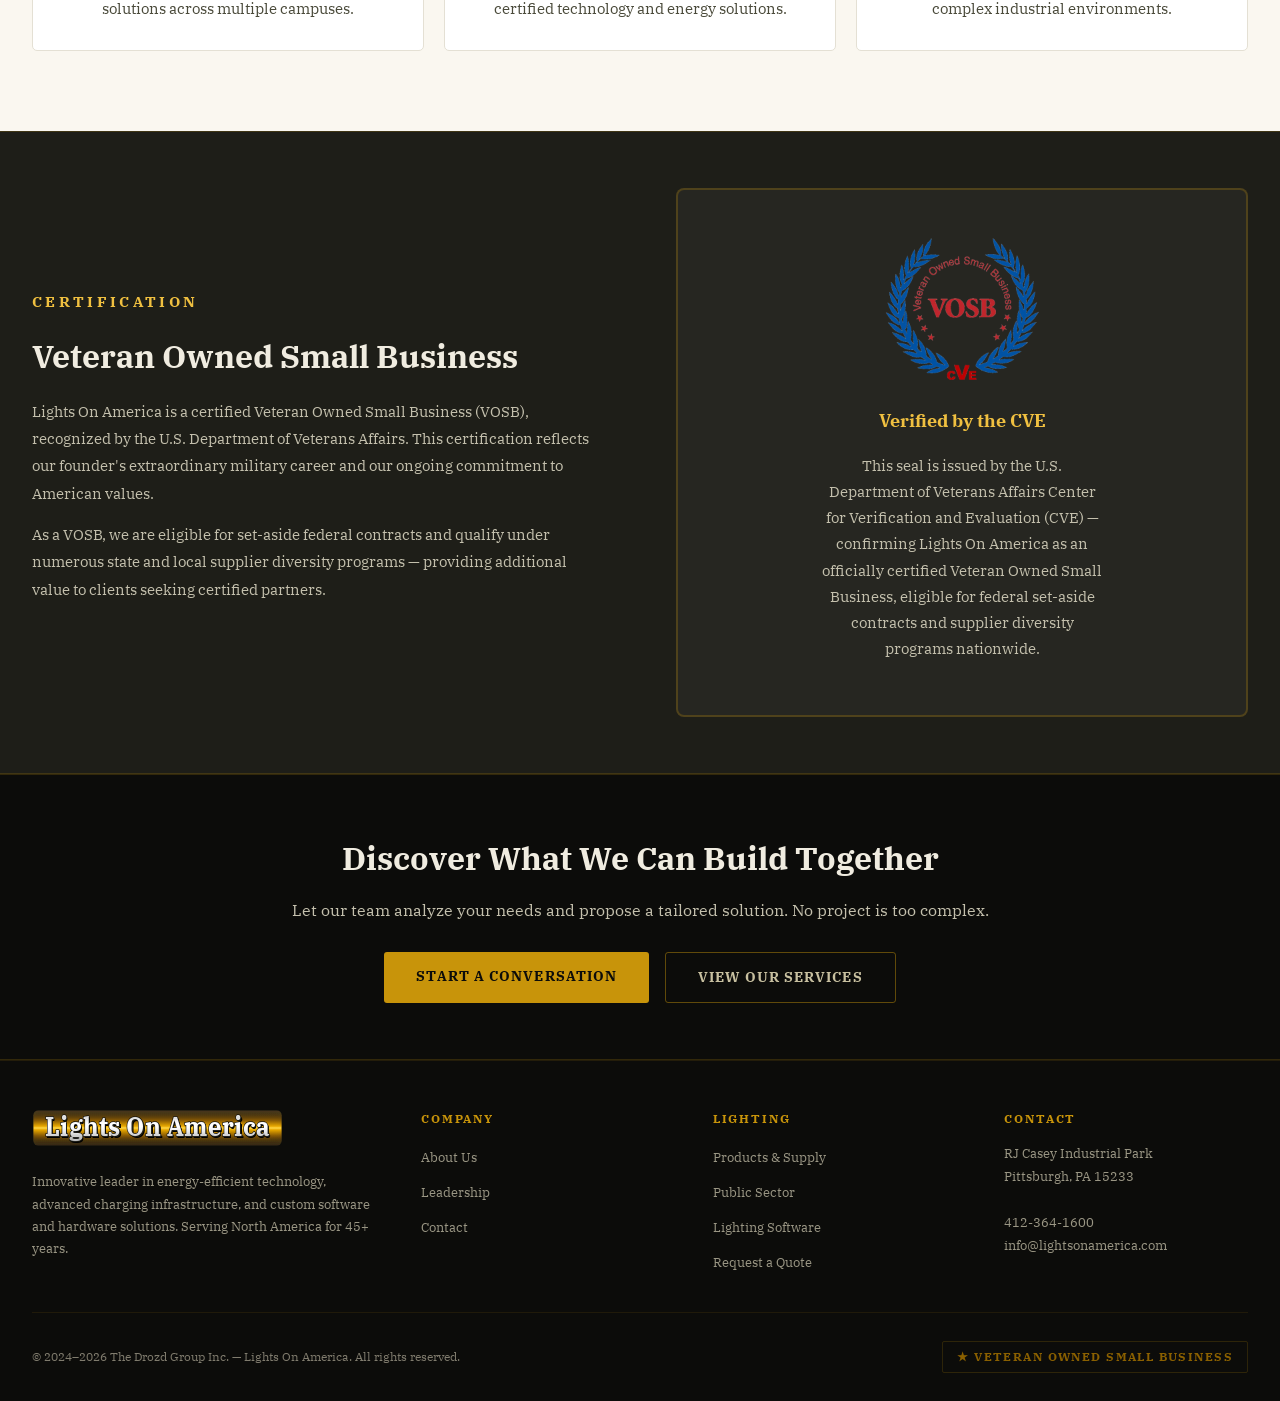
==== commit 0bb80ed7: "Use logo-lighter.svg for footer logo across all pages Footer previously used logo-darker.svg; switch" ====
--- a/about.html
+++ b/about.html
@@ -120,7 +120,7 @@
 
   <header>
     <div class="header-inner">
-      <a href="index.html" class="logo-wrap"><img src="logo-header.svg" alt="Lights On America"/></a>
+      <a href="index.html" class="logo-wrap"><img src="logo-lighter.svg" alt="Lights On America"/></a>
       <button class="nav-toggle" aria-label="Menu" onclick="this.closest('.header-inner').classList.toggle('nav-open')"><span></span><span></span><span></span></button>
       <nav>
         <a href="index.html">Home</a>
@@ -290,7 +290,7 @@
     <div class="footer-inner">
       <div class="footer-top">
         <div>
-          <img src="logo-light.svg" alt="Lights On America" class="footer-logo"/>
+          <img src="logo-lighter.svg" alt="Lights On America" class="footer-logo"/>
           <p class="footer-about">Innovative leader in energy-efficient technology, advanced charging infrastructure, and custom software and hardware solutions. Serving North America for 45+ years.</p>
         </div>
         <div class="footer-col">
